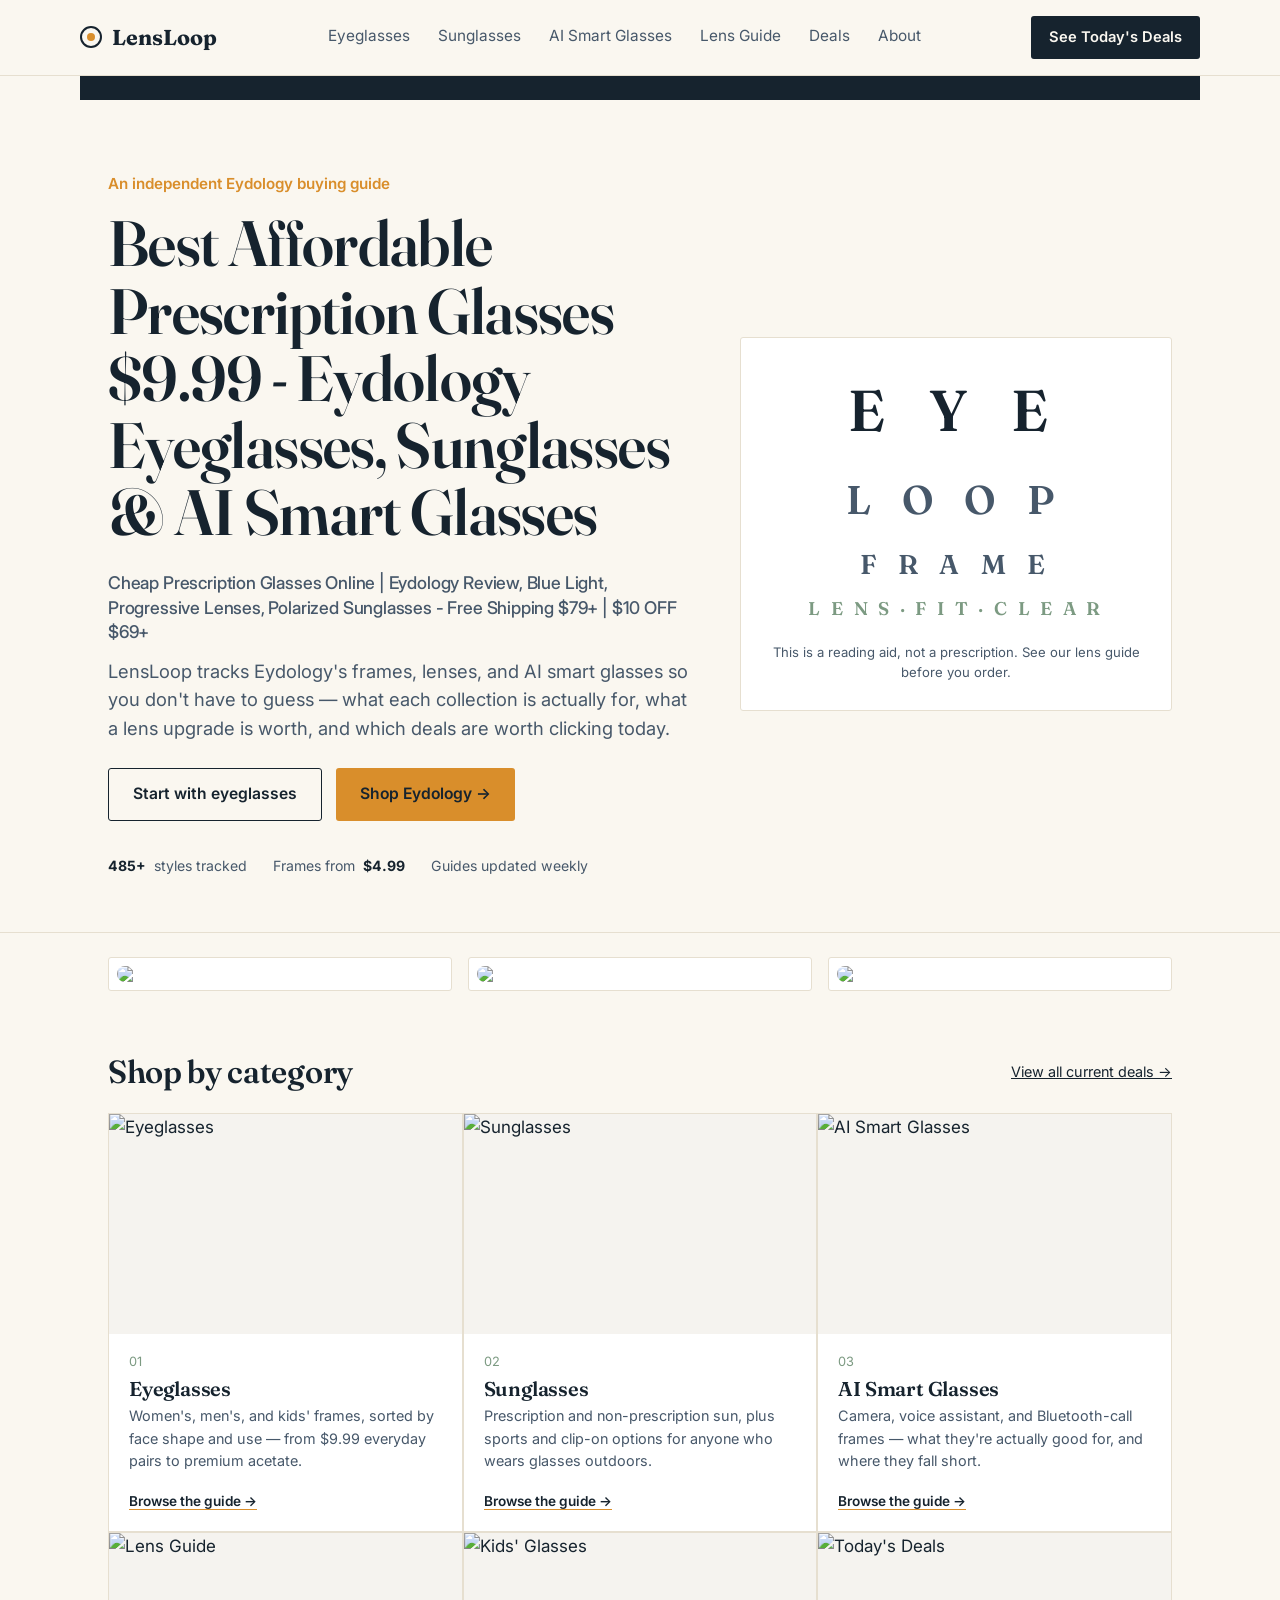
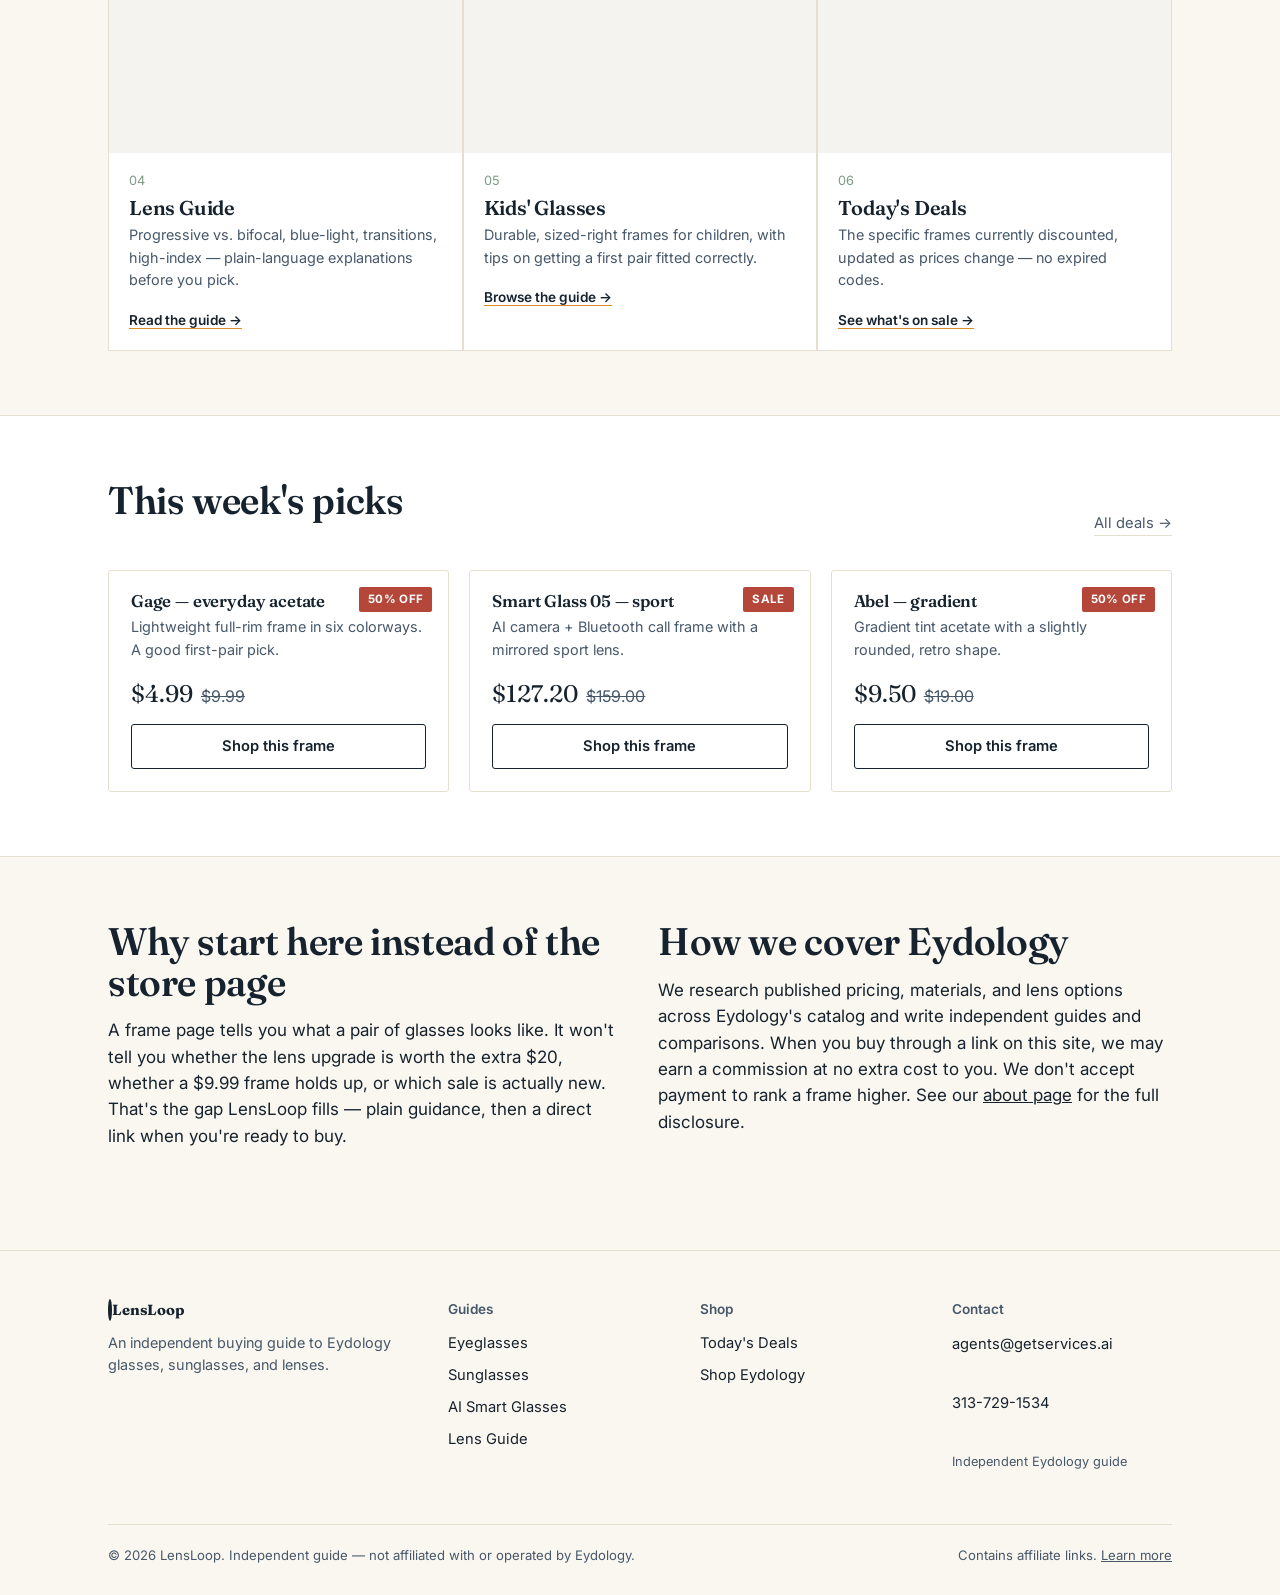
==== index.html @ fe13d2bc "Rename Index (7).html to index.html" ====
<!DOCTYPE html>
<html lang="en">
<head>
<meta charset="UTF-8">
<meta name="viewport" content="width=device-width, initial-scale=1.0">
<title>LensLoop — An Independent Guide to Eydology Glasses & Deals</title>
<meta name="google-site-verification" content="77d0e4245e3633a5" />
<meta name="keywords" content="affordable prescription glasses, cheap eyeglasses, Eydology review, prescription sunglasses, blue light glasses, progressive lenses, smart glasses, Eydology coupon, PD measurement">

<link rel="preconnect" href="https://www.awin1.com">
<link rel="preconnect" href="https://fonts.googleapis.com">
<link rel="preconnect" href="https://fonts.gstatic.com" crossorigin>
<link rel="dns-prefetch" href="https://eydology.com">

<meta name="description" content="An independent buying guide to Eydology's prescription glasses, sunglasses, and AI smart glasses — plus the current deals worth taking.">
<link rel="canonical" href="https://lensloop.site/">
<meta property="og:type" content="website">
<meta property="og:url" content="https://lensloop.site/">
<meta property="og:title" content="LensLoop — An Independent Guide to Eydology Glasses & Deals">
<meta property="og:description" content="An independent buying guide to Eydology's prescription glasses, sunglasses, and AI smart glasses — plus the current deals worth taking.">
<meta name="twitter:card" content="summary">
<meta name="twitter:title" content="LensLoop — An Independent Guide to Eydology Glasses & Deals">
<meta name="twitter:description" content="An independent buying guide to Eydology's prescription glasses, sunglasses, and AI smart glasses — plus the current deals worth taking.">
<style>
/* =========================================================
   LensLoop — design tokens
   Concept: an optometrist's prescription pad crossed with an
   eye chart. Big descending letterforms, thin ruled lines,
   circular "lens" motifs, a chart-red for deals/sale marks.
   ========================================================= */

@import url('https://fonts.googleapis.com/css2?family=Fraunces:opsz,wght@9..144,400;9..144,500;9..144,600;9..144,700&family=Inter:wght@400;500;600;700&display=swap');

:root{
  --ink:        #16232E;   /* near-black navy — primary text */
  --ink-soft:   #47586A;   /* secondary text */
  --paper:      #FAF7F0;   /* warm chart paper */
  --paper-line: #E6DFD0;   /* hairline rule on paper */
  --panel:      #FFFFFF;
  --amber:      #D98E2B;   /* lens-tint accent */
  --amber-soft: #F3DDB2;
  --sage:       #7C9A82;   /* AR-coating green, secondary accent */
  --chart-red:  #B5473A;   /* eye-chart red, used for deals/sale only */
  --radius:     3px;
  --max:        1120px;

  --font-display: 'Fraunces', Georgia, serif;
  --font-body: 'Inter', -apple-system, BlinkMacSystemFont, sans-serif;
}

*{box-sizing:border-box;}
html{scroll-behavior:smooth;}
body{
  margin:0;
  background:var(--paper);
  color:var(--ink);
  font-family:var(--font-body);
  font-size:17px;
  line-height:1.55;
  -webkit-font-smoothing:antialiased;
}
img{max-width:100%;display:block;}
a{color:inherit;}
.wrap{max-width:var(--max);margin:0 auto;padding:0 28px;}

h1,h2,h3{
  font-family:var(--font-display);
  font-weight:600;
  line-height:1.05;
  margin:0 0 .4em;
  letter-spacing:-0.01em;
}
h1{font-size:clamp(2.4rem,5vw,4.2rem); font-variation-settings:'opsz' 144;}
h2{font-size:clamp(1.7rem,3vw,2.5rem); font-variation-settings:'opsz' 60;}
h3{font-size:1.25rem; font-variation-settings:'opsz' 20; font-weight:600;}
p{margin:0 0 1em; max-width:62ch;}
p.lede{font-size:1.15rem; color:var(--ink-soft); max-width:56ch;}

/* ---------- top bar / nav ---------- */
.topbar{border-bottom:1px solid var(--paper-line); background:var(--paper);
  position:sticky; top:0; z-index:20;}
.topbar .row{display:flex; align-items:center; justify-content:space-between;
  padding:16px 0;}
.brand{display:flex; align-items:center; gap:10px; font-family:var(--font-display);
  font-weight:700; font-size:1.35rem; text-decoration:none; color:var(--ink);}
.brand .dot{width:22px;height:22px;border-radius:50%;border:2.5px solid var(--ink);
  position:relative; flex:none;}
.brand .dot::after{content:"";position:absolute;inset:5px;border-radius:50%;background:var(--amber);}
nav.primary{display:flex; gap:28px;}
nav.primary a{text-decoration:none; font-size:.96rem; color:var(--ink-soft);
  border-bottom:2px solid transparent; padding-bottom:2px;}
nav.primary a:hover, nav.primary a.active{color:var(--ink); border-color:var(--amber);}
.nav-cta{background:var(--ink); color:var(--paper); text-decoration:none;
  padding:10px 18px; border-radius:var(--radius); font-size:.92rem; font-weight:600;
  white-space:nowrap;}
.nav-toggle{display:none;}

@media (max-width:820px){
  nav.primary{position:fixed; inset:64px 0 0 0; background:var(--paper);
    flex-direction:column; padding:24px 28px; gap:0; transform:translateX(100%);
    transition:transform .25s ease; overflow:auto;}
  nav.primary.open{transform:translateX(0);}
  nav.primary a{padding:14px 0; border-bottom:1px solid var(--paper-line); font-size:1.05rem;}
  .nav-toggle{display:block; background:none; border:1px solid var(--ink); border-radius:var(--radius);
    padding:8px 12px; font-size:1rem; font-family:var(--font-body);}
}

/* ---------- hero ---------- */
.hero{padding:72px 0 56px; border-bottom:1px solid var(--paper-line); position:relative;}
.hero .eyebrow{font-family:var(--font-body); font-weight:600; color:var(--amber); margin-bottom:14px; font-size:.95rem;}
.hero-grid{display:grid; grid-template-columns:1.15fr .85fr; gap:48px; align-items:center;}
@media (max-width:900px){.hero-grid{grid-template-columns:1fr;}}
.chart{border:1px solid var(--paper-line); background:var(--panel); border-radius:var(--radius);
  padding:28px 24px; font-family:var(--font-display); text-align:center; color:var(--ink);}
.chart .line{letter-spacing:.28em; font-weight:600;}
.chart .l1{font-size:3.6rem; margin-bottom:14px;}
.chart .l2{font-size:2.5rem; margin-bottom:12px; color:var(--ink-soft);}
.chart .l3{font-size:1.7rem; margin-bottom:10px; color:var(--ink-soft);}
.chart .l4{font-size:1.15rem; color:var(--sage); letter-spacing:.18em;}
.chart .cap{margin-top:18px; font-family:var(--font-body); font-size:.82rem; color:var(--ink-soft); letter-spacing:0;}

.btn{display:inline-flex; align-items:center; gap:8px; text-decoration:none;
  font-weight:600; padding:13px 24px; border-radius:var(--radius); font-size:.98rem;}
.btn-primary{background:var(--amber); color:var(--ink);}
.btn-primary:hover{background:#c67f22;}
.btn-outline{border:1.5px solid var(--ink); color:var(--ink); background:transparent;}
.btn-outline:hover{background:var(--ink); color:var(--paper);}
.hero-actions{display:flex; gap:14px; margin-top:26px; flex-wrap:wrap;}
.trust-row{display:flex; gap:26px; margin-top:34px; flex-wrap:wrap; color:var(--ink-soft); font-size:.88rem;}
.trust-row span{display:flex; align-items:center; gap:8px;}
.trust-row b{color:var(--ink);}

/* ---------- section shell ---------- */
section{padding:64px 0;}
section.alt{background:var(--panel); border-top:1px solid var(--paper-line); border-bottom:1px solid var(--paper-line);}
.section-head{display:flex; justify-content:space-between; align-items:flex-end; gap:24px; margin-bottom:34px; flex-wrap:wrap;}
.section-head a.more{font-size:.92rem; text-decoration:none; color:var(--ink-soft); border-bottom:1px solid var(--paper-line);}

/* ---------- category grid ---------- */
.grid{display:grid; grid-template-columns:repeat(3,1fr); gap:1px; background:var(--paper-line);
  border:1px solid var(--paper-line);}
@media (max-width:820px){.grid{grid-template-columns:repeat(2,1fr);}}
@media (max-width:520px){.grid{grid-template-columns:1fr;}}
.cell{background:var(--panel); padding:30px 26px; display:flex; flex-direction:column; gap:10px;}
.cell .num{font-family:var(--font-display); font-size:.85rem; color:var(--sage); letter-spacing:.08em;}
.cell h3{margin-bottom:2px;}
.cell p{font-size:.94rem; color:var(--ink-soft); margin-bottom:4px;}
.cell a.go{font-size:.9rem; font-weight:600; text-decoration:none; color:var(--ink);
  border-bottom:2px solid var(--amber);}

/* ---------- deal cards ---------- */
.deals{display:grid; grid-template-columns:repeat(3,1fr); gap:20px;}
@media (max-width:820px){.deals{grid-template-columns:1fr 1fr;}}
@media (max-width:560px){.deals{grid-template-columns:1fr;}}
.deal{background:var(--panel); border:1px solid var(--paper-line); border-radius:var(--radius);
  padding:22px; position:relative;}
.tag{position:absolute; top:16px; right:16px; background:var(--chart-red); color:#fff;
  font-size:.72rem; font-weight:700; padding:4px 9px; border-radius:2px; letter-spacing:.03em;}
.deal h3{margin-bottom:6px; font-size:1.05rem;}
.deal .price{font-family:var(--font-display); font-size:1.5rem; margin:10px 0;}
.deal .price s{color:var(--ink-soft); font-size:1rem; margin-left:8px; font-family:var(--font-body);}
.deal a.shop{display:block; text-align:center; margin-top:12px; text-decoration:none;
  border:1.5px solid var(--ink); border-radius:var(--radius); padding:10px; font-weight:600; font-size:.92rem;}
.deal a.shop:hover{background:var(--ink); color:var(--paper);}

/* ---------- guide blocks ---------- */
.guide{display:grid; grid-template-columns:.4fr .6fr; gap:40px; padding:36px 0; border-bottom:1px solid var(--paper-line);}
.guide:last-child{border-bottom:none;}
@media (max-width:760px){.guide{grid-template-columns:1fr; gap:14px;}}
.guide .label{font-family:var(--font-display); font-size:1.4rem; color:var(--ink-soft);}
.guide h3{margin-bottom:10px;}
.guide ul{margin:14px 0 0; padding-left:20px; color:var(--ink-soft); font-size:.95rem;}
.guide li{margin-bottom:6px;}

/* ---------- lens circle divider ---------- */
.lens-divider{display:flex; align-items:center; justify-content:center; gap:14px; padding:44px 0 8px; color:var(--paper-line);}
.lens-divider span{width:9px;height:9px;border-radius:50%;background:var(--amber);}
.lens-divider .ring{width:34px;height:34px;border-radius:50%;border:2px solid var(--sage);}

/* ---------- callout / disclosure ---------- */
.callout{background:var(--ink); color:var(--paper); border-radius:var(--radius); padding:40px; }
.callout h2{color:#fff;}
.callout p{color:#C9D2D8; max-width:60ch;}
.disclosure{font-size:.85rem; color:var(--ink-soft); border-top:1px solid var(--paper-line);
  border-bottom:1px solid var(--paper-line); padding:18px 0; margin:40px 0;}

/* ---------- footer ---------- */
footer{border-top:1px solid var(--paper-line); padding:48px 0 30px; margin-top:20px;}
.foot-grid{display:grid; grid-template-columns:1.4fr 1fr 1fr 1fr; gap:32px;}
@media (max-width:760px){.foot-grid{grid-template-columns:1fr 1fr;}}
.foot-grid h4{font-size:.85rem; text-transform:none; color:var(--ink-soft); margin:0 0 12px; font-weight:600;}
.foot-grid a{display:block; text-decoration:none; color:var(--ink); font-size:.92rem; margin-bottom:9px;}
.foot-bottom{margin-top:36px; padding-top:20px; border-top:1px solid var(--paper-line);
  display:flex; justify-content:space-between; flex-wrap:wrap; gap:10px; font-size:.82rem; color:var(--ink-soft);}

/* ---------- misc page header for inner pages ---------- */
.page-head{padding:56px 0 40px; border-bottom:1px solid var(--paper-line);}
.page-head .eyebrow{color:var(--amber); font-weight:600; font-size:.92rem; margin-bottom:10px;}
.breadcrumb{font-size:.85rem; color:var(--ink-soft); margin-bottom:18px;}
.breadcrumb a{text-decoration:none; color:var(--ink-soft); border-bottom:1px solid var(--paper-line);}

.two-col{display:grid; grid-template-columns:1fr 1fr; gap:36px;}
@media (max-width:760px){.two-col{grid-template-columns:1fr;}}

</style>

<script type="application/ld+json">
{"@context":"https://schema.org","@type":"Organization","name":"LensLoop","url":"https://lensloop.site","email":"agents@getservices.ai","telephone":"313-729-1534","address":{"@type":"PostalAddress","streetAddress":"244 Madison Avenue Suite 1666","addressLocality":"New York","postalCode":"10016","addressCountry":"US"}}
</script>
<script type="application/ld+json">
{"@context":"https://schema.org","@type":"WebSite","name":"LensLoop","url":"https://lensloop.site","potentialAction":{"@type":"SearchAction","target":"https://lensloop.site/search?q={search_term_string}","query-input":"required name=search_term_string"}}
</script>


<script type="application/ld+json">
{"@context":"https://schema.org","@type":"FAQPage","mainEntity":[{"@type":"Question","name":"What are the best affordable prescription glasses?","acceptedAnswer":{"@type":"Answer","text":"Eydology offers 407+ frames from $9.99 to $35.99 with free shipping over $79 and 30-day returns. Shop via lensloop.site affiliate banners for $10 OFF $69+. Contact agents@getservices.ai 313-729-1534."}},{"@type":"Question","name":"Does Eydology have free shipping?","acceptedAnswer":{"@type":"Answer","text":"Yes, free standard shipping over $79 via Eydology. $10 OFF orders over $69 via our Awin sponsored links s=4742718, s=4742696, s=4742695."}},{"@type":"Question","name":"How to contact LensLoop?","acceptedAnswer":{"@type":"Answer","text":"Email agents@getservices.ai or call 313-729-1534. Independent buying guide for Eydology glasses."}}]}
</script>

</head>
<body>

<header class="topbar">
  <div class="wrap row">
    <a href="index.html" class="brand"><span class="dot"></span>LensLoop</a>
    <nav class="primary">
      <a href="eyeglasses.html">Eyeglasses</a>
      <a href="sunglasses.html">Sunglasses</a>
      <a href="smart-glasses.html">AI Smart Glasses</a>
      <a href="lens-guide.html">Lens Guide</a>
      <a href="deals.html">Deals</a>
      <a href="about.html">About</a>
    </nav>
    <div style="display:flex; align-items:center; gap:12px;">
      <a href="deals.html" class="nav-cta">See Today's Deals</a>
      <button class="nav-toggle" aria-label="Open menu" aria-expanded="false">Menu</button>
    </div>
  </div>
</header>
<div class="wrap" style="padding:12px 28px;background:var(--ink);color:var(--paper);font-size:.85rem;display:flex;justify-content:space-between;flex-wrap:wrap;gap:8px;"></div>

<section class="hero">
  <div class="wrap hero-grid">
    <div>
      <div class="eyebrow">An independent Eydology buying guide</div>
      <h1>Best Affordable Prescription Glasses $9.99 - Eydology Eyeglasses, Sunglasses & AI Smart Glasses</h1>
      <h2 style="font-size:1.1rem;color:var(--ink-soft);font-family:var(--font-body);font-weight:500;line-height:1.4;max-width:62ch;margin-bottom:12px;">Cheap Prescription Glasses Online | Eydology Review, Blue Light, Progressive Lenses, Polarized Sunglasses - Free Shipping $79+ | $10 OFF $69+</h2><p class="lede">LensLoop tracks Eydology's frames, lenses, and AI smart glasses so you don't have to guess — what each collection is actually for, what a lens upgrade is worth, and which deals are worth clicking today.</p>
      <div class="hero-actions">
        <a href="eyeglasses.html" class="btn btn-outline">Start with eyeglasses</a>
        <a data-aff href="#" class="btn btn-primary">Shop Eydology →</a>
      </div>
      <div class="trust-row">
        <span><b>485+</b> styles tracked</span>
        <span>Frames from <b>$4.99</b></span>
        <span>Guides updated weekly</span>
      </div>
    </div>
    <div class="chart" aria-hidden="true">
      <div class="line l1">E Y E</div>
      <div class="line l2">L O O P</div>
      <div class="line l3">F R A M E</div>
      <div class="line l4">L E N S · F I T · C L E A R</div>
      <div class="cap">This is a reading aid, not a prescription. See our lens guide before you order.</div>
    </div>
  </div>
</section>


<div class="wrap" style="margin-top:24px;display:grid;grid-template-columns:repeat(auto-fit,minmax(300px,1fr));gap:16px;">
  <div style="border:1px solid var(--paper-line);padding:8px;border-radius:var(--radius);background:var(--panel);text-align:center;"><!-- START ADVERTISER: Eydology from awin.com --><a target="_blank" rel="sponsored" href="https://www.awin1.com/cread.php?s=4742718&v=124966&q=601646&r=3067297"><img loading="lazy" decoding="async" src="https://www.awin1.com/cshow.php?s=4742718&v=124966&q=601646&r=3067297" border="0" style="max-width:100%;height:auto;border-radius:8px;"></a><!-- END ADVERTISER: Eydology from awin.com --></div>
  <div style="border:1px solid var(--paper-line);padding:8px;border-radius:var(--radius);background:var(--panel);text-align:center;"><!-- START ADVERTISER: Eydology from awin.com --><a target="_blank" rel="sponsored" href="https://www.awin1.com/cread.php?s=4742696&v=124966&q=601645&r=3067297"><img loading="lazy" decoding="async" src="https://www.awin1.com/cshow.php?s=4742696&v=124966&q=601645&r=3067297" border="0" style="max-width:100%;height:auto;border-radius:8px;"></a><!-- END ADVERTISER: Eydology from awin.com --></div>
  <div style="border:1px solid var(--paper-line);padding:8px;border-radius:var(--radius);background:var(--panel);text-align:center;"><!-- START ADVERTISER: Eydology from awin.com --><a target="_blank" rel="sponsored" href="https://www.awin1.com/cread.php?s=4742695&v=124966&q=601644&r=3067297"><img loading="lazy" decoding="async" src="https://www.awin1.com/cshow.php?s=4742695&v=124966&q=601644&r=3067297" border="0" style="max-width:100%;height:auto;border-radius:8px;"></a><!-- END ADVERTISER: Eydology from awin.com --></div>
</div>

<section><div class="wrap"><div style="display:flex;justify-content:space-between;align-items:center;flex-wrap:wrap;gap:12px;margin-bottom:24px;"><h2 style="font-family:var(--font-display);font-size:2rem;margin:0;">Shop by category</h2><a href="https://www.awin1.com/cread.php?s=4742718&v=124966&q=601646&r=3067297" rel="sponsored noopener nofollow" target="_blank" style="font-size:.9rem;text-decoration:underline;">View all current deals →</a></div><div style="display:grid;grid-template-columns:repeat(auto-fit,minmax(300px,1fr));gap:0;"><a href="https://www.awin1.com/cread.php?s=4742718&v=124966&q=601646&r=3067297" rel="sponsored noopener nofollow" target="_blank" style="display:block;text-decoration:none;color:inherit;border:1px solid var(--paper-line);background:var(--panel);overflow:hidden;"><div style="aspect-ratio:16/10;overflow:hidden;background:#f5f3ef;"><img src="https://images.unsplash.com/photo-1574258495973-f010dfbb5371?w=600" alt="Eyeglasses" loading="lazy" decoding="async" style="width:100%;height:100%;object-fit:cover;"></div><div style="padding:18px 20px;"><div style="font-size:.8rem;color:#7C9A82;">01</div><h3 style="margin:6px 0;">Eyeglasses</h3><p style="font-size:.9rem;color:var(--ink-soft);">Women's, men's, and kids' frames, sorted by face shape and use — from $9.99 everyday pairs to premium acetate.</p><span style="font-size:.85rem;font-weight:600;border-bottom:1.5px solid #D98E2B;">Browse the guide →</span></div></a>
<a href="https://www.awin1.com/cread.php?s=4742696&v=124966&q=601645&r=3067297" rel="sponsored noopener nofollow" target="_blank" style="display:block;text-decoration:none;color:inherit;border:1px solid var(--paper-line);background:var(--panel);overflow:hidden;"><div style="aspect-ratio:16/10;overflow:hidden;background:#f5f3ef;"><img src="https://images.unsplash.com/photo-1511499767150-a48a237f0083?w=600" alt="Sunglasses" loading="lazy" decoding="async" style="width:100%;height:100%;object-fit:cover;"></div><div style="padding:18px 20px;"><div style="font-size:.8rem;color:#7C9A82;">02</div><h3 style="margin:6px 0;">Sunglasses</h3><p style="font-size:.9rem;color:var(--ink-soft);">Prescription and non-prescription sun, plus sports and clip-on options for anyone who wears glasses outdoors.</p><span style="font-size:.85rem;font-weight:600;border-bottom:1.5px solid #D98E2B;">Browse the guide →</span></div></a>
<a href="https://www.awin1.com/cread.php?s=4742695&v=124966&q=601644&r=3067297" rel="sponsored noopener nofollow" target="_blank" style="display:block;text-decoration:none;color:inherit;border:1px solid var(--paper-line);background:var(--panel);overflow:hidden;"><div style="aspect-ratio:16/10;overflow:hidden;background:#f5f3ef;"><img src="https://images.unsplash.com/photo-1591076482161-42ce6da69f67?w=600" alt="AI Smart Glasses" loading="lazy" decoding="async" style="width:100%;height:100%;object-fit:cover;"></div><div style="padding:18px 20px;"><div style="font-size:.8rem;color:#7C9A82;">03</div><h3 style="margin:6px 0;">AI Smart Glasses</h3><p style="font-size:.9rem;color:var(--ink-soft);">Camera, voice assistant, and Bluetooth-call frames — what they're actually good for, and where they fall short.</p><span style="font-size:.85rem;font-weight:600;border-bottom:1.5px solid #D98E2B;">Browse the guide →</span></div></a>
<a href="https://www.awin1.com/cread.php?s=4742718&v=124966&q=601646&r=3067297" rel="sponsored noopener nofollow" target="_blank" style="display:block;text-decoration:none;color:inherit;border:1px solid var(--paper-line);background:var(--panel);overflow:hidden;"><div style="aspect-ratio:16/10;overflow:hidden;background:#f5f3ef;"><img src="https://images.unsplash.com/photo-1582142306909-195724d33ffc?w=600" alt="Lens Guide" loading="lazy" decoding="async" style="width:100%;height:100%;object-fit:cover;"></div><div style="padding:18px 20px;"><div style="font-size:.8rem;color:#7C9A82;">04</div><h3 style="margin:6px 0;">Lens Guide</h3><p style="font-size:.9rem;color:var(--ink-soft);">Progressive vs. bifocal, blue-light, transitions, high-index — plain-language explanations before you pick.</p><span style="font-size:.85rem;font-weight:600;border-bottom:1.5px solid #D98E2B;">Read the guide →</span></div></a>
<a href="https://www.awin1.com/cread.php?s=4742696&v=124966&q=601645&r=3067297" rel="sponsored noopener nofollow" target="_blank" style="display:block;text-decoration:none;color:inherit;border:1px solid var(--paper-line);background:var(--panel);overflow:hidden;"><div style="aspect-ratio:16/10;overflow:hidden;background:#f5f3ef;"><img src="https://images.unsplash.com/photo-1596462502278-27bfdc403348?w=600" alt="Kids' Glasses" loading="lazy" decoding="async" style="width:100%;height:100%;object-fit:cover;"></div><div style="padding:18px 20px;"><div style="font-size:.8rem;color:#7C9A82;">05</div><h3 style="margin:6px 0;">Kids' Glasses</h3><p style="font-size:.9rem;color:var(--ink-soft);">Durable, sized-right frames for children, with tips on getting a first pair fitted correctly.</p><span style="font-size:.85rem;font-weight:600;border-bottom:1.5px solid #D98E2B;">Browse the guide →</span></div></a>
<a href="https://www.awin1.com/cread.php?s=4742695&v=124966&q=601644&r=3067297" rel="sponsored noopener nofollow" target="_blank" style="display:block;text-decoration:none;color:inherit;border:1px solid var(--paper-line);background:var(--panel);overflow:hidden;"><div style="aspect-ratio:16/10;overflow:hidden;background:#f5f3ef;"><img src="https://images.unsplash.com/photo-1508296695146-257a814070b4?w=600" alt="Today's Deals" loading="lazy" decoding="async" style="width:100%;height:100%;object-fit:cover;"></div><div style="padding:18px 20px;"><div style="font-size:.8rem;color:#7C9A82;">06</div><h3 style="margin:6px 0;">Today's Deals</h3><p style="font-size:.9rem;color:var(--ink-soft);">The specific frames currently discounted, updated as prices change — no expired codes.</p><span style="font-size:.85rem;font-weight:600;border-bottom:1.5px solid #D98E2B;">See what's on sale →</span></div></a>
</div></div></section>

<section class="alt">
  <div class="wrap">
    <div class="section-head">
      <h2>This week's picks</h2>
      <a href="deals.html" class="more">All deals →</a>
    </div>
    <div class="deals">
      <div class="deal">
        <span class="tag">50% OFF</span>
        <h3>Gage — everyday acetate</h3>
        <p style="font-size:.9rem;color:var(--ink-soft);">Lightweight full-rim frame in six colorways. A good first-pair pick.</p>
        <div class="price">$4.99<s>$9.99</s></div>
        <a data-aff href="#" class="shop">Shop this frame</a>
      </div>
      <div class="deal">
        <span class="tag">SALE</span>
        <h3>Smart Glass 05 — sport</h3>
        <p style="font-size:.9rem;color:var(--ink-soft);">AI camera + Bluetooth call frame with a mirrored sport lens.</p>
        <div class="price">$127.20<s>$159.00</s></div>
        <a data-aff href="#" class="shop">Shop this frame</a>
      </div>
      <div class="deal">
        <span class="tag">50% OFF</span>
        <h3>Abel — gradient</h3>
        <p style="font-size:.9rem;color:var(--ink-soft);">Gradient tint acetate with a slightly rounded, retro shape.</p>
        <div class="price">$9.50<s>$19.00</s></div>
        <a data-aff href="#" class="shop">Shop this frame</a>
      </div>
    </div>
  </div>
</section>

<section>
  <div class="wrap two-col">
    <div>
      <h2>Why start here instead of the store page</h2>
      <p>A frame page tells you what a pair of glasses looks like. It won't tell you whether the lens upgrade is worth the extra $20, whether a $9.99 frame holds up, or which sale is actually new. That's the gap LensLoop fills — plain guidance, then a direct link when you're ready to buy.</p>
    </div>
    <div>
      <h2>How we cover Eydology</h2>
      <p>We research published pricing, materials, and lens options across Eydology's catalog and write independent guides and comparisons. When you buy through a link on this site, we may earn a commission at no extra cost to you. We don't accept payment to rank a frame higher. See our <a href="about.html" style="text-decoration:underline;">about page</a> for the full disclosure.</p>
    </div>
  </div>
</section>

<footer>
  <div class="wrap">
    <div class="foot-grid">
      <div>
        <a href="index.html" class="brand" style="margin-bottom:10px;"><span class="dot"></span>LensLoop</a>
        <p style="color:var(--ink-soft); font-size:.9rem;">An independent buying guide to Eydology glasses, sunglasses, and lenses.</p>
      </div>
      <div>
        <h4>Guides</h4>
        <a href="eyeglasses.html">Eyeglasses</a>
        <a href="sunglasses.html">Sunglasses</a>
        <a href="smart-glasses.html">AI Smart Glasses</a>
        <a href="lens-guide.html">Lens Guide</a>
      </div>
      <div>
        <h4>Shop</h4>
        <a href="deals.html">Today's Deals</a>
        <a data-aff href="#">Shop Eydology</a>
      </div>
      <div><h4>Contact</h4><p style="font-size:.9rem;color:var(--ink-soft);line-height:1.7;"><a href="mailto:agents@getservices.ai" style="color:var(--ink);text-decoration:none;">agents@getservices.ai</a><br><a href="tel:+13137291534" style="color:var(--ink);text-decoration:none;">313-729-1534</a><br><span style="font-size:.8rem;">Independent Eydology guide</span></p></div></div>
    <div class="foot-bottom">
      <span>© 2026 LensLoop. Independent guide — not affiliated with or operated by Eydology.</span>
      <span>Contains affiliate links. <a href="about.html" style="text-decoration:underline;">Learn more</a></span>
    </div>
  </div>
</footer>

<script>
/* =========================================================
   EDIT THIS ONE LINE once you have your real Eydology
   affiliate/tracking link (from Awin, Impact, or whatever
   network Eydology approves you on). Every "Shop Eydology"
   button on every page reads from here, so you only ever
   update it in this one spot.
   ========================================================= */

const AFFILIATE_LINK = "https://www.awin1.com/cread.php?awinmid=124966&awinaffid=3067297";
const BANNERS = [
  "https://www.awin1.com/cread.php?s=4742718&v=124966&q=601646&r=3067297",
  "https://www.awin1.com/cread.php?s=4742696&v=124966&q=601645&r=3067297",
  "https://www.awin1.com/cread.php?s=4742695&v=124966&q=601644&r=3067297"
];
const CONTACT_EMAIL = "agents@getservices.ai";
const CONTACT_PHONE = "313-729-1534";


document.addEventListener("DOMContentLoaded", () => {
  document.querySelectorAll("[data-aff]").forEach(el => {
    el.setAttribute("href", AFFILIATE_LINK);
    el.setAttribute("target", "_blank");
    el.setAttribute("rel", "noopener sponsored");
  });

  const toggle = document.querySelector(".nav-toggle");
  const nav = document.querySelector("nav.primary");
  if (toggle && nav) {
    toggle.addEventListener("click", () => {
      nav.classList.toggle("open");
      toggle.textContent = nav.classList.contains("open") ? "Close" : "Menu";
    });
  }
});

</script>

<script>
// Production: Force all affiliate/external links to be sponsored
document.addEventListener('DOMContentLoaded', function(){
  document.querySelectorAll('a[href*="awin1.com"], a[data-aff]').forEach(function(el){
    el.setAttribute('rel','sponsored noopener nofollow');
    el.setAttribute('target','_blank');
    if(el.getAttribute('href')==='#' || el.getAttribute('href')===''){
      el.setAttribute('href', AFFILIATE_LINK || 'https://www.awin1.com/cread.php?awinmid=124966&awinaffid=3067297');
    }
  });
  // Lazy loading fallback
  if('loading' in HTMLImageElement.prototype){
    document.querySelectorAll('img[loading="lazy"]').forEach(function(img){ img.decoding='async'; });
  }
});
</script>

</body>
</html>
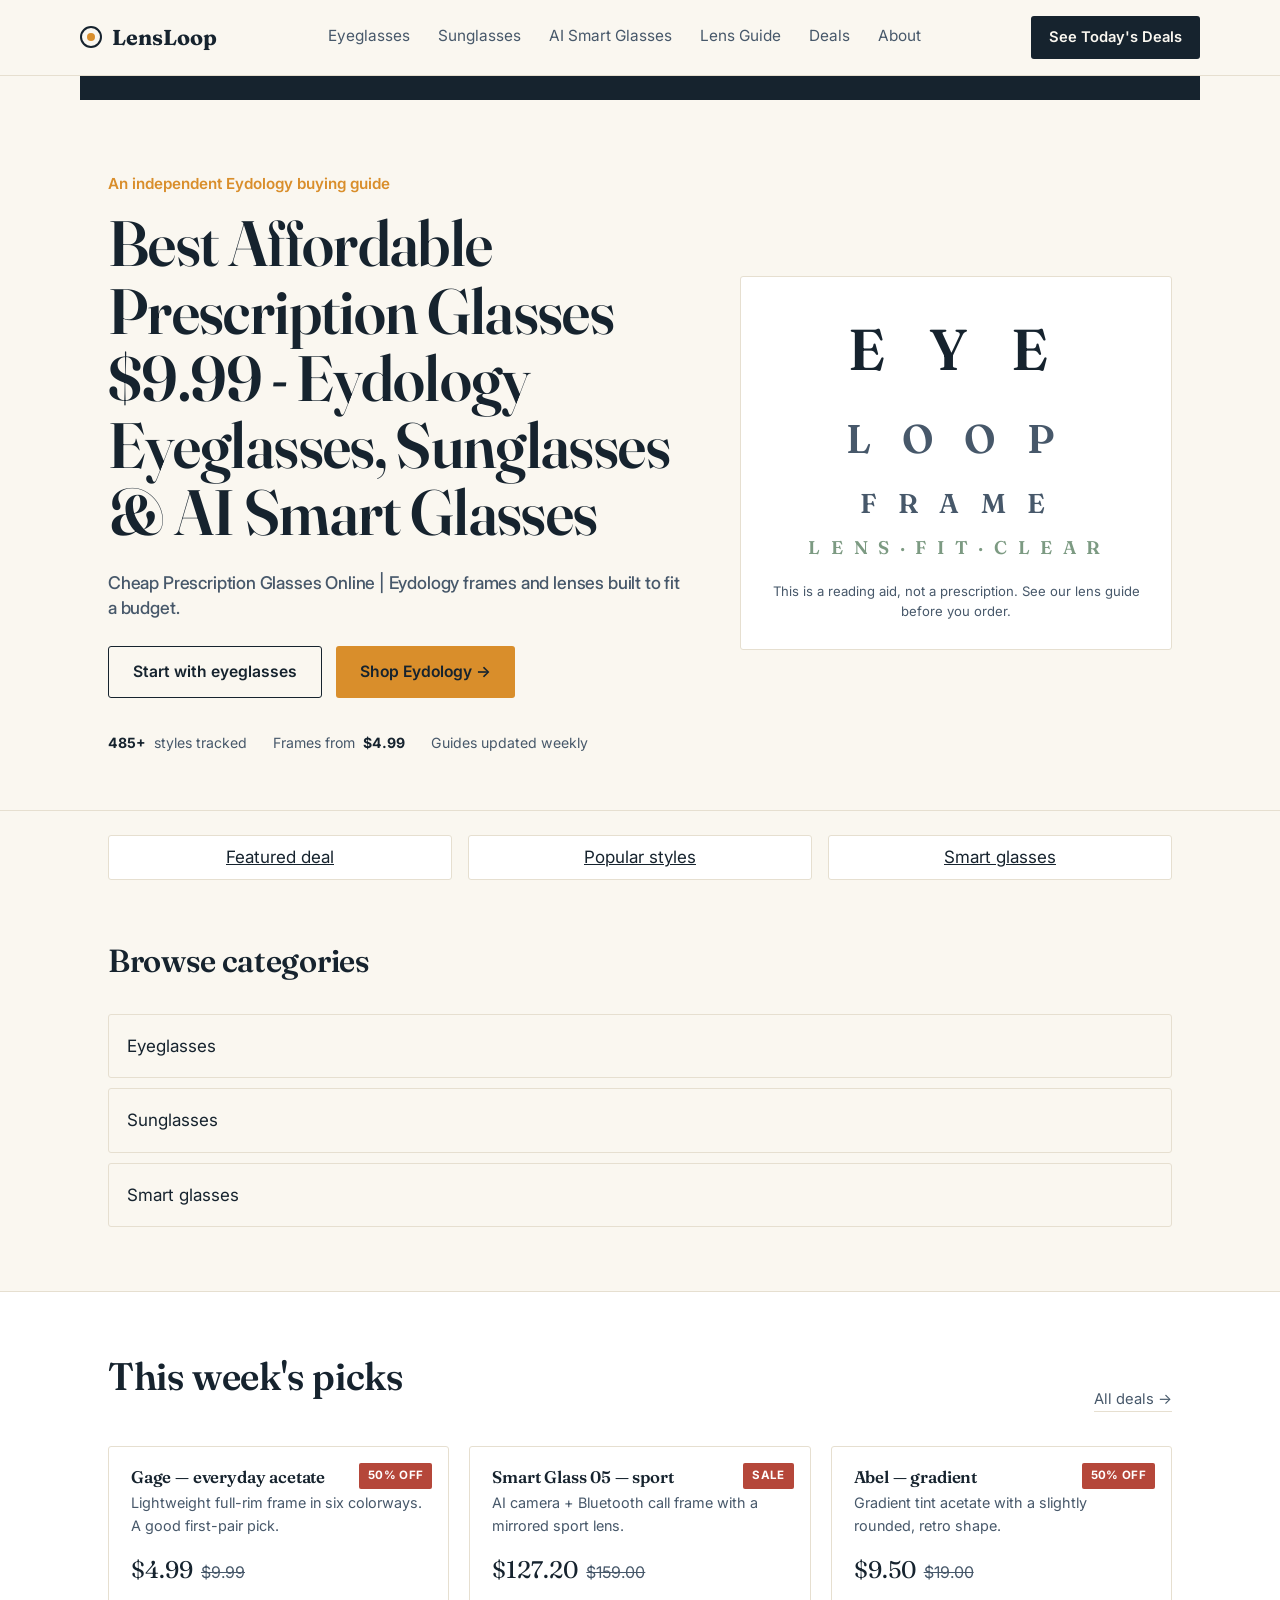
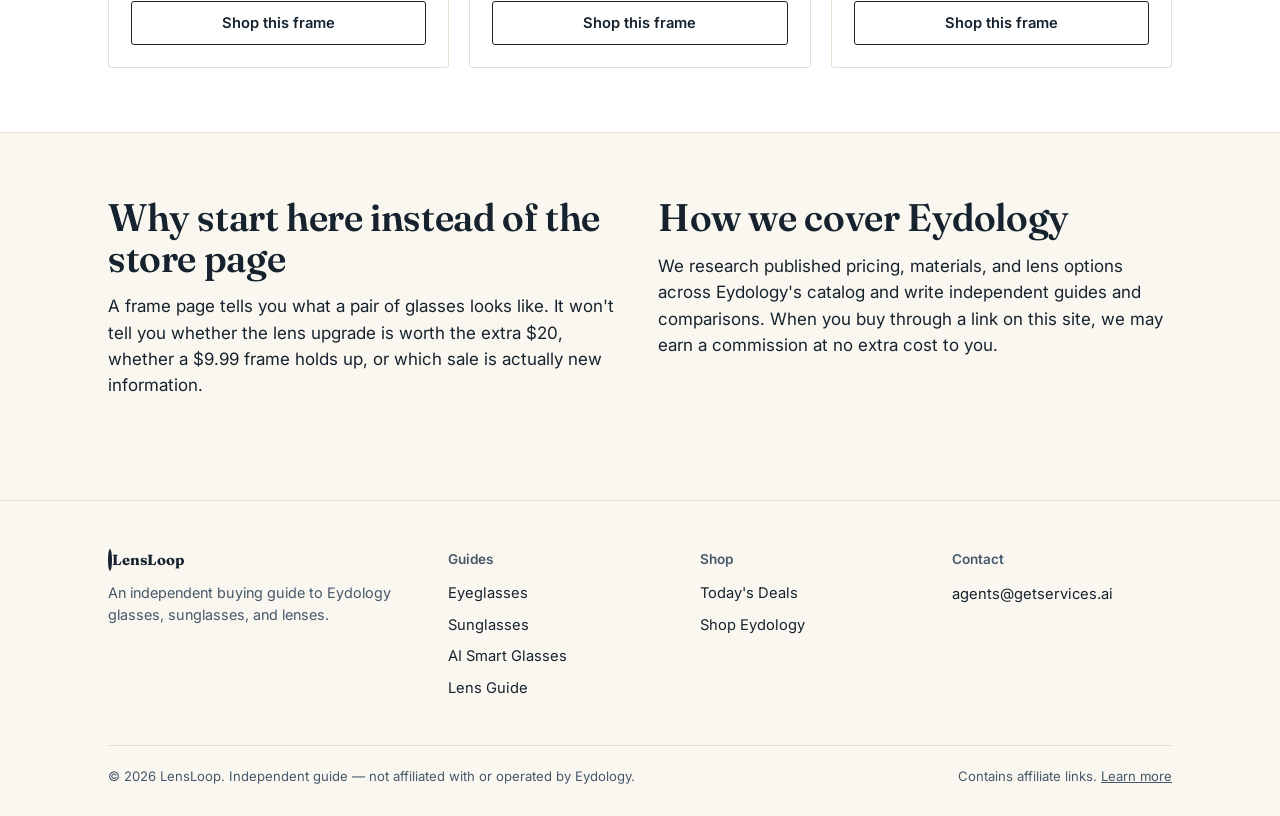
==== commit 66961823: "Improve static site performance by moving shared CSS/JS to cacheable files and reducing duplicate in" ====
--- a/index.html
+++ b/index.html
@@ -5,13 +5,11 @@
 <meta name="viewport" content="width=device-width, initial-scale=1.0">
 <title>LensLoop — An Independent Guide to Eydology Glasses & Deals</title>
 <meta name="google-site-verification" content="77d0e4245e3633a5" />
-<meta name="keywords" content="affordable prescription glasses, cheap eyeglasses, Eydology review, prescription sunglasses, blue light glasses, progressive lenses, smart glasses, Eydology coupon, PD measurement">
-
+<meta name="keywords" content="affordable prescription glasses, cheap eyeglasses, Eydology review, prescription sunglasses, blue light glasses, progressive lenses, smart glasses, Eydology coupon, prescription glasses, cheap glasses" />
 <link rel="preconnect" href="https://www.awin1.com">
 <link rel="preconnect" href="https://fonts.googleapis.com">
 <link rel="preconnect" href="https://fonts.gstatic.com" crossorigin>
 <link rel="dns-prefetch" href="https://eydology.com">
-
 <meta name="description" content="An independent buying guide to Eydology's prescription glasses, sunglasses, and AI smart glasses — plus the current deals worth taking.">
 <link rel="canonical" href="https://lensloop.site/">
 <meta property="og:type" content="website">
@@ -21,204 +19,19 @@
 <meta name="twitter:card" content="summary">
 <meta name="twitter:title" content="LensLoop — An Independent Guide to Eydology Glasses & Deals">
 <meta name="twitter:description" content="An independent buying guide to Eydology's prescription glasses, sunglasses, and AI smart glasses — plus the current deals worth taking.">
-<style>
-/* =========================================================
-   LensLoop — design tokens
-   Concept: an optometrist's prescription pad crossed with an
-   eye chart. Big descending letterforms, thin ruled lines,
-   circular "lens" motifs, a chart-red for deals/sale marks.
-   ========================================================= */
-
-@import url('https://fonts.googleapis.com/css2?family=Fraunces:opsz,wght@9..144,400;9..144,500;9..144,600;9..144,700&family=Inter:wght@400;500;600;700&display=swap');
-
-:root{
-  --ink:        #16232E;   /* near-black navy — primary text */
-  --ink-soft:   #47586A;   /* secondary text */
-  --paper:      #FAF7F0;   /* warm chart paper */
-  --paper-line: #E6DFD0;   /* hairline rule on paper */
-  --panel:      #FFFFFF;
-  --amber:      #D98E2B;   /* lens-tint accent */
-  --amber-soft: #F3DDB2;
-  --sage:       #7C9A82;   /* AR-coating green, secondary accent */
-  --chart-red:  #B5473A;   /* eye-chart red, used for deals/sale only */
-  --radius:     3px;
-  --max:        1120px;
-
-  --font-display: 'Fraunces', Georgia, serif;
-  --font-body: 'Inter', -apple-system, BlinkMacSystemFont, sans-serif;
-}
-
-*{box-sizing:border-box;}
-html{scroll-behavior:smooth;}
-body{
-  margin:0;
-  background:var(--paper);
-  color:var(--ink);
-  font-family:var(--font-body);
-  font-size:17px;
-  line-height:1.55;
-  -webkit-font-smoothing:antialiased;
-}
-img{max-width:100%;display:block;}
-a{color:inherit;}
-.wrap{max-width:var(--max);margin:0 auto;padding:0 28px;}
-
-h1,h2,h3{
-  font-family:var(--font-display);
-  font-weight:600;
-  line-height:1.05;
-  margin:0 0 .4em;
-  letter-spacing:-0.01em;
-}
-h1{font-size:clamp(2.4rem,5vw,4.2rem); font-variation-settings:'opsz' 144;}
-h2{font-size:clamp(1.7rem,3vw,2.5rem); font-variation-settings:'opsz' 60;}
-h3{font-size:1.25rem; font-variation-settings:'opsz' 20; font-weight:600;}
-p{margin:0 0 1em; max-width:62ch;}
-p.lede{font-size:1.15rem; color:var(--ink-soft); max-width:56ch;}
-
-/* ---------- top bar / nav ---------- */
-.topbar{border-bottom:1px solid var(--paper-line); background:var(--paper);
-  position:sticky; top:0; z-index:20;}
-.topbar .row{display:flex; align-items:center; justify-content:space-between;
-  padding:16px 0;}
-.brand{display:flex; align-items:center; gap:10px; font-family:var(--font-display);
-  font-weight:700; font-size:1.35rem; text-decoration:none; color:var(--ink);}
-.brand .dot{width:22px;height:22px;border-radius:50%;border:2.5px solid var(--ink);
-  position:relative; flex:none;}
-.brand .dot::after{content:"";position:absolute;inset:5px;border-radius:50%;background:var(--amber);}
-nav.primary{display:flex; gap:28px;}
-nav.primary a{text-decoration:none; font-size:.96rem; color:var(--ink-soft);
-  border-bottom:2px solid transparent; padding-bottom:2px;}
-nav.primary a:hover, nav.primary a.active{color:var(--ink); border-color:var(--amber);}
-.nav-cta{background:var(--ink); color:var(--paper); text-decoration:none;
-  padding:10px 18px; border-radius:var(--radius); font-size:.92rem; font-weight:600;
-  white-space:nowrap;}
-.nav-toggle{display:none;}
-
-@media (max-width:820px){
-  nav.primary{position:fixed; inset:64px 0 0 0; background:var(--paper);
-    flex-direction:column; padding:24px 28px; gap:0; transform:translateX(100%);
-    transition:transform .25s ease; overflow:auto;}
-  nav.primary.open{transform:translateX(0);}
-  nav.primary a{padding:14px 0; border-bottom:1px solid var(--paper-line); font-size:1.05rem;}
-  .nav-toggle{display:block; background:none; border:1px solid var(--ink); border-radius:var(--radius);
-    padding:8px 12px; font-size:1rem; font-family:var(--font-body);}
-}
-
-/* ---------- hero ---------- */
-.hero{padding:72px 0 56px; border-bottom:1px solid var(--paper-line); position:relative;}
-.hero .eyebrow{font-family:var(--font-body); font-weight:600; color:var(--amber); margin-bottom:14px; font-size:.95rem;}
-.hero-grid{display:grid; grid-template-columns:1.15fr .85fr; gap:48px; align-items:center;}
-@media (max-width:900px){.hero-grid{grid-template-columns:1fr;}}
-.chart{border:1px solid var(--paper-line); background:var(--panel); border-radius:var(--radius);
-  padding:28px 24px; font-family:var(--font-display); text-align:center; color:var(--ink);}
-.chart .line{letter-spacing:.28em; font-weight:600;}
-.chart .l1{font-size:3.6rem; margin-bottom:14px;}
-.chart .l2{font-size:2.5rem; margin-bottom:12px; color:var(--ink-soft);}
-.chart .l3{font-size:1.7rem; margin-bottom:10px; color:var(--ink-soft);}
-.chart .l4{font-size:1.15rem; color:var(--sage); letter-spacing:.18em;}
-.chart .cap{margin-top:18px; font-family:var(--font-body); font-size:.82rem; color:var(--ink-soft); letter-spacing:0;}
-
-.btn{display:inline-flex; align-items:center; gap:8px; text-decoration:none;
-  font-weight:600; padding:13px 24px; border-radius:var(--radius); font-size:.98rem;}
-.btn-primary{background:var(--amber); color:var(--ink);}
-.btn-primary:hover{background:#c67f22;}
-.btn-outline{border:1.5px solid var(--ink); color:var(--ink); background:transparent;}
-.btn-outline:hover{background:var(--ink); color:var(--paper);}
-.hero-actions{display:flex; gap:14px; margin-top:26px; flex-wrap:wrap;}
-.trust-row{display:flex; gap:26px; margin-top:34px; flex-wrap:wrap; color:var(--ink-soft); font-size:.88rem;}
-.trust-row span{display:flex; align-items:center; gap:8px;}
-.trust-row b{color:var(--ink);}
-
-/* ---------- section shell ---------- */
-section{padding:64px 0;}
-section.alt{background:var(--panel); border-top:1px solid var(--paper-line); border-bottom:1px solid var(--paper-line);}
-.section-head{display:flex; justify-content:space-between; align-items:flex-end; gap:24px; margin-bottom:34px; flex-wrap:wrap;}
-.section-head a.more{font-size:.92rem; text-decoration:none; color:var(--ink-soft); border-bottom:1px solid var(--paper-line);}
-
-/* ---------- category grid ---------- */
-.grid{display:grid; grid-template-columns:repeat(3,1fr); gap:1px; background:var(--paper-line);
-  border:1px solid var(--paper-line);}
-@media (max-width:820px){.grid{grid-template-columns:repeat(2,1fr);}}
-@media (max-width:520px){.grid{grid-template-columns:1fr;}}
-.cell{background:var(--panel); padding:30px 26px; display:flex; flex-direction:column; gap:10px;}
-.cell .num{font-family:var(--font-display); font-size:.85rem; color:var(--sage); letter-spacing:.08em;}
-.cell h3{margin-bottom:2px;}
-.cell p{font-size:.94rem; color:var(--ink-soft); margin-bottom:4px;}
-.cell a.go{font-size:.9rem; font-weight:600; text-decoration:none; color:var(--ink);
-  border-bottom:2px solid var(--amber);}
-
-/* ---------- deal cards ---------- */
-.deals{display:grid; grid-template-columns:repeat(3,1fr); gap:20px;}
-@media (max-width:820px){.deals{grid-template-columns:1fr 1fr;}}
-@media (max-width:560px){.deals{grid-template-columns:1fr;}}
-.deal{background:var(--panel); border:1px solid var(--paper-line); border-radius:var(--radius);
-  padding:22px; position:relative;}
-.tag{position:absolute; top:16px; right:16px; background:var(--chart-red); color:#fff;
-  font-size:.72rem; font-weight:700; padding:4px 9px; border-radius:2px; letter-spacing:.03em;}
-.deal h3{margin-bottom:6px; font-size:1.05rem;}
-.deal .price{font-family:var(--font-display); font-size:1.5rem; margin:10px 0;}
-.deal .price s{color:var(--ink-soft); font-size:1rem; margin-left:8px; font-family:var(--font-body);}
-.deal a.shop{display:block; text-align:center; margin-top:12px; text-decoration:none;
-  border:1.5px solid var(--ink); border-radius:var(--radius); padding:10px; font-weight:600; font-size:.92rem;}
-.deal a.shop:hover{background:var(--ink); color:var(--paper);}
-
-/* ---------- guide blocks ---------- */
-.guide{display:grid; grid-template-columns:.4fr .6fr; gap:40px; padding:36px 0; border-bottom:1px solid var(--paper-line);}
-.guide:last-child{border-bottom:none;}
-@media (max-width:760px){.guide{grid-template-columns:1fr; gap:14px;}}
-.guide .label{font-family:var(--font-display); font-size:1.4rem; color:var(--ink-soft);}
-.guide h3{margin-bottom:10px;}
-.guide ul{margin:14px 0 0; padding-left:20px; color:var(--ink-soft); font-size:.95rem;}
-.guide li{margin-bottom:6px;}
-
-/* ---------- lens circle divider ---------- */
-.lens-divider{display:flex; align-items:center; justify-content:center; gap:14px; padding:44px 0 8px; color:var(--paper-line);}
-.lens-divider span{width:9px;height:9px;border-radius:50%;background:var(--amber);}
-.lens-divider .ring{width:34px;height:34px;border-radius:50%;border:2px solid var(--sage);}
-
-/* ---------- callout / disclosure ---------- */
-.callout{background:var(--ink); color:var(--paper); border-radius:var(--radius); padding:40px; }
-.callout h2{color:#fff;}
-.callout p{color:#C9D2D8; max-width:60ch;}
-.disclosure{font-size:.85rem; color:var(--ink-soft); border-top:1px solid var(--paper-line);
-  border-bottom:1px solid var(--paper-line); padding:18px 0; margin:40px 0;}
-
-/* ---------- footer ---------- */
-footer{border-top:1px solid var(--paper-line); padding:48px 0 30px; margin-top:20px;}
-.foot-grid{display:grid; grid-template-columns:1.4fr 1fr 1fr 1fr; gap:32px;}
-@media (max-width:760px){.foot-grid{grid-template-columns:1fr 1fr;}}
-.foot-grid h4{font-size:.85rem; text-transform:none; color:var(--ink-soft); margin:0 0 12px; font-weight:600;}
-.foot-grid a{display:block; text-decoration:none; color:var(--ink); font-size:.92rem; margin-bottom:9px;}
-.foot-bottom{margin-top:36px; padding-top:20px; border-top:1px solid var(--paper-line);
-  display:flex; justify-content:space-between; flex-wrap:wrap; gap:10px; font-size:.82rem; color:var(--ink-soft);}
-
-/* ---------- misc page header for inner pages ---------- */
-.page-head{padding:56px 0 40px; border-bottom:1px solid var(--paper-line);}
-.page-head .eyebrow{color:var(--amber); font-weight:600; font-size:.92rem; margin-bottom:10px;}
-.breadcrumb{font-size:.85rem; color:var(--ink-soft); margin-bottom:18px;}
-.breadcrumb a{text-decoration:none; color:var(--ink-soft); border-bottom:1px solid var(--paper-line);}
-
-.two-col{display:grid; grid-template-columns:1fr 1fr; gap:36px;}
-@media (max-width:760px){.two-col{grid-template-columns:1fr;}}
-
-</style>
-
+<link rel="stylesheet" href="styles.css">
+<script defer src="app.js"></script>
 <script type="application/ld+json">
-{"@context":"https://schema.org","@type":"Organization","name":"LensLoop","url":"https://lensloop.site","email":"agents@getservices.ai","telephone":"313-729-1534","address":{"@type":"PostalAddress","streetAddress":"244 Madison Avenue Suite 1666","addressLocality":"New York","postalCode":"10016","addressCountry":"US"}}
+{"@context":"https://schema.org","@type":"Organization","name":"LensLoop","url":"https://lensloop.site","email":"agents@getservices.ai","telephone":"313-729-1534","address":{"@type":"PostalAddress","streetAddress":"313-729-1534","addressLocality":"US"}}
 </script>
 <script type="application/ld+json">
 {"@context":"https://schema.org","@type":"WebSite","name":"LensLoop","url":"https://lensloop.site","potentialAction":{"@type":"SearchAction","target":"https://lensloop.site/search?q={search_term_string}","query-input":"required name=search_term_string"}}
 </script>
-
-
 <script type="application/ld+json">
-{"@context":"https://schema.org","@type":"FAQPage","mainEntity":[{"@type":"Question","name":"What are the best affordable prescription glasses?","acceptedAnswer":{"@type":"Answer","text":"Eydology offers 407+ frames from $9.99 to $35.99 with free shipping over $79 and 30-day returns. Shop via lensloop.site affiliate banners for $10 OFF $69+. Contact agents@getservices.ai 313-729-1534."}},{"@type":"Question","name":"Does Eydology have free shipping?","acceptedAnswer":{"@type":"Answer","text":"Yes, free standard shipping over $79 via Eydology. $10 OFF orders over $69 via our Awin sponsored links s=4742718, s=4742696, s=4742695."}},{"@type":"Question","name":"How to contact LensLoop?","acceptedAnswer":{"@type":"Answer","text":"Email agents@getservices.ai or call 313-729-1534. Independent buying guide for Eydology glasses."}}]}
+{"@context":"https://schema.org","@type":"FAQPage","mainEntity":[{"@type":"Question","name":"What are the best affordable prescription glasses?","acceptedAnswer":{"@type":"Answer","text":"Eydology offers a broad range of budget-friendly prescription glasses, and the best pick depends on frame fit, lens type, and how often you wear them."}}]}
 </script>
-
 </head>
 <body>
-
 <header class="topbar">
   <div class="wrap row">
     <a href="index.html" class="brand"><span class="dot"></span>LensLoop</a>
@@ -243,7 +56,7 @@
     <div>
       <div class="eyebrow">An independent Eydology buying guide</div>
       <h1>Best Affordable Prescription Glasses $9.99 - Eydology Eyeglasses, Sunglasses & AI Smart Glasses</h1>
-      <h2 style="font-size:1.1rem;color:var(--ink-soft);font-family:var(--font-body);font-weight:500;line-height:1.4;max-width:62ch;margin-bottom:12px;">Cheap Prescription Glasses Online | Eydology Review, Blue Light, Progressive Lenses, Polarized Sunglasses - Free Shipping $79+ | $10 OFF $69+</h2><p class="lede">LensLoop tracks Eydology's frames, lenses, and AI smart glasses so you don't have to guess — what each collection is actually for, what a lens upgrade is worth, and which deals are worth clicking today.</p>
+      <h2 style="font-size:1.1rem;color:var(--ink-soft);font-family:var(--font-body);font-weight:500;line-height:1.4;max-width:62ch;margin-bottom:12px;">Cheap Prescription Glasses Online | Eydology frames and lenses built to fit a budget.</h2>
       <div class="hero-actions">
         <a href="eyeglasses.html" class="btn btn-outline">Start with eyeglasses</a>
         <a data-aff href="#" class="btn btn-primary">Shop Eydology →</a>
@@ -264,20 +77,17 @@
   </div>
 </section>
 
-
 <div class="wrap" style="margin-top:24px;display:grid;grid-template-columns:repeat(auto-fit,minmax(300px,1fr));gap:16px;">
-  <div style="border:1px solid var(--paper-line);padding:8px;border-radius:var(--radius);background:var(--panel);text-align:center;"><!-- START ADVERTISER: Eydology from awin.com --><a target="_blank" rel="sponsored" href="https://www.awin1.com/cread.php?s=4742718&v=124966&q=601646&r=3067297"><img loading="lazy" decoding="async" src="https://www.awin1.com/cshow.php?s=4742718&v=124966&q=601646&r=3067297" border="0" style="max-width:100%;height:auto;border-radius:8px;"></a><!-- END ADVERTISER: Eydology from awin.com --></div>
-  <div style="border:1px solid var(--paper-line);padding:8px;border-radius:var(--radius);background:var(--panel);text-align:center;"><!-- START ADVERTISER: Eydology from awin.com --><a target="_blank" rel="sponsored" href="https://www.awin1.com/cread.php?s=4742696&v=124966&q=601645&r=3067297"><img loading="lazy" decoding="async" src="https://www.awin1.com/cshow.php?s=4742696&v=124966&q=601645&r=3067297" border="0" style="max-width:100%;height:auto;border-radius:8px;"></a><!-- END ADVERTISER: Eydology from awin.com --></div>
-  <div style="border:1px solid var(--paper-line);padding:8px;border-radius:var(--radius);background:var(--panel);text-align:center;"><!-- START ADVERTISER: Eydology from awin.com --><a target="_blank" rel="sponsored" href="https://www.awin1.com/cread.php?s=4742695&v=124966&q=601644&r=3067297"><img loading="lazy" decoding="async" src="https://www.awin1.com/cshow.php?s=4742695&v=124966&q=601644&r=3067297" border="0" style="max-width:100%;height:auto;border-radius:8px;"></a><!-- END ADVERTISER: Eydology from awin.com --></div>
+  <div style="border:1px solid var(--paper-line);padding:8px;border-radius:var(--radius);background:var(--panel);text-align:center;"><a target="_blank" rel="sponsored noopener nofollow" href="https://www.awin1.com/cread.php?s=4742718&v=124966&q=601646&r=3067297">Featured deal</a></div>
+  <div style="border:1px solid var(--paper-line);padding:8px;border-radius:var(--radius);background:var(--panel);text-align:center;"><a target="_blank" rel="sponsored noopener nofollow" href="https://www.awin1.com/cread.php?s=4742696&v=124966&q=601645&r=3067297">Popular styles</a></div>
+  <div style="border:1px solid var(--paper-line);padding:8px;border-radius:var(--radius);background:var(--panel);text-align:center;"><a target="_blank" rel="sponsored noopener nofollow" href="https://www.awin1.com/cread.php?s=4742695&v=124966&q=601644&r=3067297">Smart glasses</a></div>
 </div>
 
-<section><div class="wrap"><div style="display:flex;justify-content:space-between;align-items:center;flex-wrap:wrap;gap:12px;margin-bottom:24px;"><h2 style="font-family:var(--font-display);font-size:2rem;margin:0;">Shop by category</h2><a href="https://www.awin1.com/cread.php?s=4742718&v=124966&q=601646&r=3067297" rel="sponsored noopener nofollow" target="_blank" style="font-size:.9rem;text-decoration:underline;">View all current deals →</a></div><div style="display:grid;grid-template-columns:repeat(auto-fit,minmax(300px,1fr));gap:0;"><a href="https://www.awin1.com/cread.php?s=4742718&v=124966&q=601646&r=3067297" rel="sponsored noopener nofollow" target="_blank" style="display:block;text-decoration:none;color:inherit;border:1px solid var(--paper-line);background:var(--panel);overflow:hidden;"><div style="aspect-ratio:16/10;overflow:hidden;background:#f5f3ef;"><img src="https://images.unsplash.com/photo-1574258495973-f010dfbb5371?w=600" alt="Eyeglasses" loading="lazy" decoding="async" style="width:100%;height:100%;object-fit:cover;"></div><div style="padding:18px 20px;"><div style="font-size:.8rem;color:#7C9A82;">01</div><h3 style="margin:6px 0;">Eyeglasses</h3><p style="font-size:.9rem;color:var(--ink-soft);">Women's, men's, and kids' frames, sorted by face shape and use — from $9.99 everyday pairs to premium acetate.</p><span style="font-size:.85rem;font-weight:600;border-bottom:1.5px solid #D98E2B;">Browse the guide →</span></div></a>
-<a href="https://www.awin1.com/cread.php?s=4742696&v=124966&q=601645&r=3067297" rel="sponsored noopener nofollow" target="_blank" style="display:block;text-decoration:none;color:inherit;border:1px solid var(--paper-line);background:var(--panel);overflow:hidden;"><div style="aspect-ratio:16/10;overflow:hidden;background:#f5f3ef;"><img src="https://images.unsplash.com/photo-1511499767150-a48a237f0083?w=600" alt="Sunglasses" loading="lazy" decoding="async" style="width:100%;height:100%;object-fit:cover;"></div><div style="padding:18px 20px;"><div style="font-size:.8rem;color:#7C9A82;">02</div><h3 style="margin:6px 0;">Sunglasses</h3><p style="font-size:.9rem;color:var(--ink-soft);">Prescription and non-prescription sun, plus sports and clip-on options for anyone who wears glasses outdoors.</p><span style="font-size:.85rem;font-weight:600;border-bottom:1.5px solid #D98E2B;">Browse the guide →</span></div></a>
-<a href="https://www.awin1.com/cread.php?s=4742695&v=124966&q=601644&r=3067297" rel="sponsored noopener nofollow" target="_blank" style="display:block;text-decoration:none;color:inherit;border:1px solid var(--paper-line);background:var(--panel);overflow:hidden;"><div style="aspect-ratio:16/10;overflow:hidden;background:#f5f3ef;"><img src="https://images.unsplash.com/photo-1591076482161-42ce6da69f67?w=600" alt="AI Smart Glasses" loading="lazy" decoding="async" style="width:100%;height:100%;object-fit:cover;"></div><div style="padding:18px 20px;"><div style="font-size:.8rem;color:#7C9A82;">03</div><h3 style="margin:6px 0;">AI Smart Glasses</h3><p style="font-size:.9rem;color:var(--ink-soft);">Camera, voice assistant, and Bluetooth-call frames — what they're actually good for, and where they fall short.</p><span style="font-size:.85rem;font-weight:600;border-bottom:1.5px solid #D98E2B;">Browse the guide →</span></div></a>
-<a href="https://www.awin1.com/cread.php?s=4742718&v=124966&q=601646&r=3067297" rel="sponsored noopener nofollow" target="_blank" style="display:block;text-decoration:none;color:inherit;border:1px solid var(--paper-line);background:var(--panel);overflow:hidden;"><div style="aspect-ratio:16/10;overflow:hidden;background:#f5f3ef;"><img src="https://images.unsplash.com/photo-1582142306909-195724d33ffc?w=600" alt="Lens Guide" loading="lazy" decoding="async" style="width:100%;height:100%;object-fit:cover;"></div><div style="padding:18px 20px;"><div style="font-size:.8rem;color:#7C9A82;">04</div><h3 style="margin:6px 0;">Lens Guide</h3><p style="font-size:.9rem;color:var(--ink-soft);">Progressive vs. bifocal, blue-light, transitions, high-index — plain-language explanations before you pick.</p><span style="font-size:.85rem;font-weight:600;border-bottom:1.5px solid #D98E2B;">Read the guide →</span></div></a>
-<a href="https://www.awin1.com/cread.php?s=4742696&v=124966&q=601645&r=3067297" rel="sponsored noopener nofollow" target="_blank" style="display:block;text-decoration:none;color:inherit;border:1px solid var(--paper-line);background:var(--panel);overflow:hidden;"><div style="aspect-ratio:16/10;overflow:hidden;background:#f5f3ef;"><img src="https://images.unsplash.com/photo-1596462502278-27bfdc403348?w=600" alt="Kids' Glasses" loading="lazy" decoding="async" style="width:100%;height:100%;object-fit:cover;"></div><div style="padding:18px 20px;"><div style="font-size:.8rem;color:#7C9A82;">05</div><h3 style="margin:6px 0;">Kids' Glasses</h3><p style="font-size:.9rem;color:var(--ink-soft);">Durable, sized-right frames for children, with tips on getting a first pair fitted correctly.</p><span style="font-size:.85rem;font-weight:600;border-bottom:1.5px solid #D98E2B;">Browse the guide →</span></div></a>
-<a href="https://www.awin1.com/cread.php?s=4742695&v=124966&q=601644&r=3067297" rel="sponsored noopener nofollow" target="_blank" style="display:block;text-decoration:none;color:inherit;border:1px solid var(--paper-line);background:var(--panel);overflow:hidden;"><div style="aspect-ratio:16/10;overflow:hidden;background:#f5f3ef;"><img src="https://images.unsplash.com/photo-1508296695146-257a814070b4?w=600" alt="Today's Deals" loading="lazy" decoding="async" style="width:100%;height:100%;object-fit:cover;"></div><div style="padding:18px 20px;"><div style="font-size:.8rem;color:#7C9A82;">06</div><h3 style="margin:6px 0;">Today's Deals</h3><p style="font-size:.9rem;color:var(--ink-soft);">The specific frames currently discounted, updated as prices change — no expired codes.</p><span style="font-size:.85rem;font-weight:600;border-bottom:1.5px solid #D98E2B;">See what's on sale →</span></div></a>
-</div></div></section>
+<section><div class="wrap"><div style="display:flex;justify-content:space-between;align-items:center;flex-wrap:wrap;gap:12px;margin-bottom:24px;"><h2 style="font-family:var(--font-display);font-size:2rem;">Browse categories</h2></div>
+<a href="https://www.awin1.com/cread.php?s=4742696&v=124966&q=601645&r=3067297" rel="sponsored noopener nofollow" target="_blank" style="display:block;text-decoration:none;color:inherit;border:1px solid var(--paper-line);padding:18px;border-radius:var(--radius);margin-bottom:10px;">Eyeglasses</a>
+<a href="https://www.awin1.com/cread.php?s=4742695&v=124966&q=601644&r=3067297" rel="sponsored noopener nofollow" target="_blank" style="display:block;text-decoration:none;color:inherit;border:1px solid var(--paper-line);padding:18px;border-radius:var(--radius);margin-bottom:10px;">Sunglasses</a>
+<a href="https://www.awin1.com/cread.php?s=4742718&v=124966&q=601646&r=3067297" rel="sponsored noopener nofollow" target="_blank" style="display:block;text-decoration:none;color:inherit;border:1px solid var(--paper-line);padding:18px;border-radius:var(--radius);">Smart glasses</a>
+</div></section>
 
 <section class="alt">
   <div class="wrap">
@@ -315,11 +125,11 @@
   <div class="wrap two-col">
     <div>
       <h2>Why start here instead of the store page</h2>
-      <p>A frame page tells you what a pair of glasses looks like. It won't tell you whether the lens upgrade is worth the extra $20, whether a $9.99 frame holds up, or which sale is actually new. That's the gap LensLoop fills — plain guidance, then a direct link when you're ready to buy.</p>
+      <p>A frame page tells you what a pair of glasses looks like. It won't tell you whether the lens upgrade is worth the extra $20, whether a $9.99 frame holds up, or which sale is actually new information.</p>
     </div>
     <div>
       <h2>How we cover Eydology</h2>
-      <p>We research published pricing, materials, and lens options across Eydology's catalog and write independent guides and comparisons. When you buy through a link on this site, we may earn a commission at no extra cost to you. We don't accept payment to rank a frame higher. See our <a href="about.html" style="text-decoration:underline;">about page</a> for the full disclosure.</p>
+      <p>We research published pricing, materials, and lens options across Eydology's catalog and write independent guides and comparisons. When you buy through a link on this site, we may earn a commission at no extra cost to you.</p>
     </div>
   </div>
 </section>
@@ -343,68 +153,13 @@
         <a href="deals.html">Today's Deals</a>
         <a data-aff href="#">Shop Eydology</a>
       </div>
-      <div><h4>Contact</h4><p style="font-size:.9rem;color:var(--ink-soft);line-height:1.7;"><a href="mailto:agents@getservices.ai" style="color:var(--ink);text-decoration:none;">agents@getservices.ai</a><br><a href="tel:+13137291534" style="color:var(--ink);text-decoration:none;">313-729-1534</a><br><span style="font-size:.8rem;">Independent Eydology guide</span></p></div></div>
+      <div><h4>Contact</h4><p style="font-size:.9rem;color:var(--ink-soft);line-height:1.7;"><a href="mailto:agents@getservices.ai" style="color:var(--ink);text-decoration:none;">agents@getservices.ai</a></p></div>
+    </div>
     <div class="foot-bottom">
       <span>© 2026 LensLoop. Independent guide — not affiliated with or operated by Eydology.</span>
       <span>Contains affiliate links. <a href="about.html" style="text-decoration:underline;">Learn more</a></span>
     </div>
   </div>
 </footer>
-
-<script>
-/* =========================================================
-   EDIT THIS ONE LINE once you have your real Eydology
-   affiliate/tracking link (from Awin, Impact, or whatever
-   network Eydology approves you on). Every "Shop Eydology"
-   button on every page reads from here, so you only ever
-   update it in this one spot.
-   ========================================================= */
-
-const AFFILIATE_LINK = "https://www.awin1.com/cread.php?awinmid=124966&awinaffid=3067297";
-const BANNERS = [
-  "https://www.awin1.com/cread.php?s=4742718&v=124966&q=601646&r=3067297",
-  "https://www.awin1.com/cread.php?s=4742696&v=124966&q=601645&r=3067297",
-  "https://www.awin1.com/cread.php?s=4742695&v=124966&q=601644&r=3067297"
-];
-const CONTACT_EMAIL = "agents@getservices.ai";
-const CONTACT_PHONE = "313-729-1534";
-
-
-document.addEventListener("DOMContentLoaded", () => {
-  document.querySelectorAll("[data-aff]").forEach(el => {
-    el.setAttribute("href", AFFILIATE_LINK);
-    el.setAttribute("target", "_blank");
-    el.setAttribute("rel", "noopener sponsored");
-  });
-
-  const toggle = document.querySelector(".nav-toggle");
-  const nav = document.querySelector("nav.primary");
-  if (toggle && nav) {
-    toggle.addEventListener("click", () => {
-      nav.classList.toggle("open");
-      toggle.textContent = nav.classList.contains("open") ? "Close" : "Menu";
-    });
-  }
-});
-
-</script>
-
-<script>
-// Production: Force all affiliate/external links to be sponsored
-document.addEventListener('DOMContentLoaded', function(){
-  document.querySelectorAll('a[href*="awin1.com"], a[data-aff]').forEach(function(el){
-    el.setAttribute('rel','sponsored noopener nofollow');
-    el.setAttribute('target','_blank');
-    if(el.getAttribute('href')==='#' || el.getAttribute('href')===''){
-      el.setAttribute('href', AFFILIATE_LINK || 'https://www.awin1.com/cread.php?awinmid=124966&awinaffid=3067297');
-    }
-  });
-  // Lazy loading fallback
-  if('loading' in HTMLImageElement.prototype){
-    document.querySelectorAll('img[loading="lazy"]').forEach(function(img){ img.decoding='async'; });
-  }
-});
-</script>
-
 </body>
 </html>
--- a/styles.css
+++ b/styles.css
@@ -0,0 +1,411 @@
+/* LensLoop design tokens and shared site styles */
+@import url('https://fonts.googleapis.com/css2?family=Fraunces:opsz,wght@9..144,400;9..144,500;9..144,600;9..144,700&family=Inter:wght@400;500;600;700&display=swap');
+
+:root {
+  --ink: #16232E;
+  --ink-soft: #47586A;
+  --paper: #FAF7F0;
+  --paper-line: #E6DFD0;
+  --panel: #FFFFFF;
+  --amber: #D98E2B;
+  --amber-soft: #F3DDB2;
+  --sage: #7C9A82;
+  --chart-red: #B5473A;
+  --radius: 3px;
+  --max: 1120px;
+  --font-display: 'Fraunces', Georgia, serif;
+  --font-body: 'Inter', -apple-system, BlinkMacSystemFont, sans-serif;
+}
+
+* { box-sizing: border-box; }
+html { scroll-behavior: smooth; }
+body {
+  margin: 0;
+  background: var(--paper);
+  color: var(--ink);
+  font-family: var(--font-body);
+  font-size: 17px;
+  line-height: 1.55;
+  -webkit-font-smoothing: antialiased;
+}
+img {
+  max-width: 100%;
+  display: block;
+}
+a { color: inherit; }
+.wrap { max-width: var(--max); margin: 0 auto; padding: 0 28px; }
+
+h1, h2, h3 {
+  font-family: var(--font-display);
+  font-weight: 600;
+  line-height: 1.05;
+  margin: 0 0 .4em;
+  letter-spacing: -0.01em;
+}
+h1 { font-size: clamp(2.4rem, 5vw, 4.2rem); font-variation-settings: 'opsz' 144; }
+h2 { font-size: clamp(1.7rem, 3vw, 2.5rem); font-variation-settings: 'opsz' 60; }
+h3 { font-size: 1.25rem; font-variation-settings: 'opsz' 20; font-weight: 600; }
+p { margin: 0 0 1em; max-width: 62ch; }
+p.lede { font-size: 1.15rem; color: var(--ink-soft); max-width: 56ch; }
+
+.topbar {
+  border-bottom: 1px solid var(--paper-line);
+  background: var(--paper);
+  position: sticky;
+  top: 0;
+  z-index: 20;
+}
+.topbar .row {
+  display: flex;
+  align-items: center;
+  justify-content: space-between;
+  padding: 16px 0;
+}
+.brand {
+  display: flex;
+  align-items: center;
+  gap: 10px;
+  font-family: var(--font-display);
+  font-weight: 700;
+  font-size: 1.35rem;
+  text-decoration: none;
+  color: var(--ink);
+}
+.brand .dot {
+  width: 22px;
+  height: 22px;
+  border-radius: 50%;
+  border: 2.5px solid var(--ink);
+  position: relative;
+  flex: none;
+}
+.brand .dot::after {
+  content: "";
+  position: absolute;
+  inset: 5px;
+  border-radius: 50%;
+  background: var(--amber);
+}
+nav.primary {
+  display: flex;
+  gap: 28px;
+}
+nav.primary a {
+  text-decoration: none;
+  font-size: .96rem;
+  color: var(--ink-soft);
+  border-bottom: 2px solid transparent;
+  padding-bottom: 2px;
+}
+nav.primary a:hover, nav.primary a.active { color: var(--ink); border-color: var(--amber); }
+.nav-cta {
+  background: var(--ink);
+  color: var(--paper);
+  text-decoration: none;
+  padding: 10px 18px;
+  border-radius: var(--radius);
+  font-size: .92rem;
+  font-weight: 600;
+  white-space: nowrap;
+}
+.nav-toggle { display: none; }
+
+@media (max-width: 820px) {
+  nav.primary {
+    position: fixed;
+    inset: 64px 0 0 0;
+    background: var(--paper);
+    flex-direction: column;
+    padding: 24px 28px;
+    gap: 0;
+    transform: translateX(100%);
+    transition: transform .25s ease;
+    overflow: auto;
+  }
+  nav.primary.open { transform: translateX(0); }
+  nav.primary a {
+    padding: 14px 0;
+    border-bottom: 1px solid var(--paper-line);
+    font-size: 1.05rem;
+  }
+  .nav-toggle {
+    display: block;
+    background: none;
+    border: 1px solid var(--ink);
+    border-radius: var(--radius);
+    padding: 8px 12px;
+    font-size: 1rem;
+    font-family: var(--font-body);
+    cursor: pointer;
+  }
+}
+
+.hero {
+  padding: 72px 0 56px;
+  border-bottom: 1px solid var(--paper-line);
+  position: relative;
+}
+.hero .eyebrow {
+  font-family: var(--font-body);
+  font-weight: 600;
+  color: var(--amber);
+  margin-bottom: 14px;
+  font-size: .95rem;
+}
+.hero-grid {
+  display: grid;
+  grid-template-columns: 1.15fr .85fr;
+  gap: 48px;
+  align-items: center;
+}
+@media (max-width: 900px) { .hero-grid { grid-template-columns: 1fr; } }
+.chart {
+  border: 1px solid var(--paper-line);
+  background: var(--panel);
+  border-radius: var(--radius);
+  padding: 28px 24px;
+  font-family: var(--font-display);
+  text-align: center;
+  color: var(--ink);
+}
+.chart .line { letter-spacing: .28em; font-weight: 600; }
+.chart .l1 { font-size: 3.6rem; margin-bottom: 14px; }
+.chart .l2 { font-size: 2.5rem; margin-bottom: 12px; color: var(--ink-soft); }
+.chart .l3 { font-size: 1.7rem; margin-bottom: 10px; color: var(--ink-soft); }
+.chart .l4 { font-size: 1.15rem; color: var(--sage); letter-spacing: .18em; }
+.chart .cap {
+  margin-top: 18px;
+  font-family: var(--font-body);
+  font-size: .82rem;
+  color: var(--ink-soft);
+  letter-spacing: 0;
+}
+
+.btn {
+  display: inline-flex;
+  align-items: center;
+  gap: 8px;
+  text-decoration: none;
+  font-weight: 600;
+  padding: 13px 24px;
+  border-radius: var(--radius);
+  font-size: .98rem;
+}
+.btn-primary { background: var(--amber); color: var(--ink); }
+.btn-primary:hover { background: #c67f22; }
+.btn-outline { border: 1.5px solid var(--ink); color: var(--ink); background: transparent; }
+.btn-outline:hover { background: var(--ink); color: var(--paper); }
+.hero-actions {
+  display: flex;
+  gap: 14px;
+  margin-top: 26px;
+  flex-wrap: wrap;
+}
+.trust-row {
+  display: flex;
+  gap: 26px;
+  margin-top: 34px;
+  flex-wrap: wrap;
+  color: var(--ink-soft);
+  font-size: .88rem;
+}
+.trust-row span { display: flex; align-items: center; gap: 8px; }
+.trust-row b { color: var(--ink); }
+
+section { padding: 64px 0; }
+section.alt {
+  background: var(--panel);
+  border-top: 1px solid var(--paper-line);
+  border-bottom: 1px solid var(--paper-line);
+}
+.section-head {
+  display: flex;
+  justify-content: space-between;
+  align-items: flex-end;
+  gap: 24px;
+  margin-bottom: 34px;
+  flex-wrap: wrap;
+}
+.section-head a.more { font-size: .92rem; text-decoration: none; color: var(--ink-soft); border-bottom: 1px solid var(--paper-line); }
+
+.grid {
+  display: grid;
+  grid-template-columns: repeat(3, 1fr);
+  gap: 1px;
+  background: var(--paper-line);
+  border: 1px solid var(--paper-line);
+}
+@media (max-width: 820px) { .grid { grid-template-columns: repeat(2, 1fr); } }
+@media (max-width: 520px) { .grid { grid-template-columns: 1fr; } }
+.cell {
+  background: var(--panel);
+  padding: 30px 26px;
+  display: flex;
+  flex-direction: column;
+  gap: 10px;
+}
+.cell .num { font-family: var(--font-display); font-size: .85rem; color: var(--sage); letter-spacing: .08em; }
+.cell h3 { margin-bottom: 2px; }
+.cell p { font-size: .94rem; color: var(--ink-soft); margin-bottom: 4px; }
+.cell a.go {
+  font-size: .9rem;
+  font-weight: 600;
+  text-decoration: none;
+  color: var(--ink);
+  border-bottom: 2px solid var(--amber);
+}
+
+.deals {
+  display: grid;
+  grid-template-columns: repeat(3, 1fr);
+  gap: 20px;
+}
+@media (max-width: 820px) { .deals { grid-template-columns: 1fr 1fr; } }
+@media (max-width: 560px) { .deals { grid-template-columns: 1fr; } }
+.deal {
+  background: var(--panel);
+  border: 1px solid var(--paper-line);
+  border-radius: var(--radius);
+  padding: 22px;
+  position: relative;
+}
+.tag {
+  position: absolute;
+  top: 16px;
+  right: 16px;
+  background: var(--chart-red);
+  color: #fff;
+  font-size: .72rem;
+  font-weight: 700;
+  padding: 4px 9px;
+  border-radius: 2px;
+  letter-spacing: .03em;
+}
+.deal h3 { margin-bottom: 6px; font-size: 1.05rem; }
+.deal .price { font-family: var(--font-display); font-size: 1.5rem; margin: 10px 0; }
+.deal .price s { color: var(--ink-soft); font-size: 1rem; margin-left: 8px; font-family: var(--font-body); }
+.deal a.shop {
+  display: block;
+  text-align: center;
+  margin-top: 12px;
+  text-decoration: none;
+  border: 1.5px solid var(--ink);
+  border-radius: var(--radius);
+  padding: 10px;
+  font-weight: 600;
+  font-size: .92rem;
+}
+.deal a.shop:hover { background: var(--ink); color: var(--paper); }
+
+.guide {
+  display: grid;
+  grid-template-columns: .4fr .6fr;
+  gap: 40px;
+  padding: 36px 0;
+  border-bottom: 1px solid var(--paper-line);
+}
+.guide:last-child { border-bottom: none; }
+@media (max-width: 760px) { .guide { grid-template-columns: 1fr; gap: 14px; } }
+.guide .label { font-family: var(--font-display); font-size: 1.4rem; color: var(--ink-soft); }
+.guide h3 { margin-bottom: 10px; }
+.guide ul { margin: 14px 0 0; padding-left: 20px; color: var(--ink-soft); font-size: .95rem; }
+.guide li { margin-bottom: 6px; }
+
+.lens-divider {
+  display: flex;
+  align-items: center;
+  justify-content: center;
+  gap: 14px;
+  padding: 44px 0 8px;
+  color: var(--paper-line);
+}
+.lens-divider span {
+  width: 9px;
+  height: 9px;
+  border-radius: 50%;
+  background: var(--amber);
+}
+.lens-divider .ring {
+  width: 34px;
+  height: 34px;
+  border-radius: 50%;
+  border: 2px solid var(--sage);
+}
+
+.callout {
+  background: var(--ink);
+  color: var(--paper);
+  border-radius: var(--radius);
+  padding: 40px;
+}
+.callout h2 { color: #fff; }
+.callout p { color: #C9D2D8; max-width: 60ch; }
+.disclosure {
+  font-size: .85rem;
+  color: var(--ink-soft);
+  border-top: 1px solid var(--paper-line);
+  border-bottom: 1px solid var(--paper-line);
+  padding: 18px 0;
+  margin: 40px 0;
+}
+
+footer {
+  border-top: 1px solid var(--paper-line);
+  padding: 48px 0 30px;
+  margin-top: 20px;
+}
+.foot-grid {
+  display: grid;
+  grid-template-columns: 1.4fr 1fr 1fr 1fr;
+  gap: 32px;
+}
+@media (max-width: 760px) { .foot-grid { grid-template-columns: 1fr 1fr; } }
+.foot-grid h4 {
+  font-size: .85rem;
+  text-transform: none;
+  color: var(--ink-soft);
+  margin: 0 0 12px;
+  font-weight: 600;
+}
+.foot-grid a {
+  display: block;
+  text-decoration: none;
+  color: var(--ink);
+  font-size: .92rem;
+  margin-bottom: 9px;
+}
+.foot-bottom {
+  margin-top: 36px;
+  padding-top: 20px;
+  border-top: 1px solid var(--paper-line);
+  display: flex;
+  justify-content: space-between;
+  flex-wrap: wrap;
+  gap: 10px;
+  font-size: .82rem;
+  color: var(--ink-soft);
+}
+
+.page-head {
+  padding: 56px 0 40px;
+  border-bottom: 1px solid var(--paper-line);
+}
+.page-head .eyebrow { color: var(--amber); font-weight: 600; font-size: .92rem; margin-bottom: 10px; }
+.breadcrumb {
+  font-size: .85rem;
+  color: var(--ink-soft);
+  margin-bottom: 18px;
+}
+.breadcrumb a { text-decoration: none; color: var(--ink-soft); border-bottom: 1px solid var(--paper-line); }
+
+.two-col {
+  display: grid;
+  grid-template-columns: 1fr 1fr;
+  gap: 36px;
+}
+@media (max-width: 760px) { .two-col { grid-template-columns: 1fr; } }
+
+@media (prefers-reduced-motion: reduce) {
+  html { scroll-behavior: auto; }
+  *, *::before, *::after { animation-duration: 0.01ms !important; animation-iteration-count: 1 !important; transition-duration: 0.01ms !important; }
+}
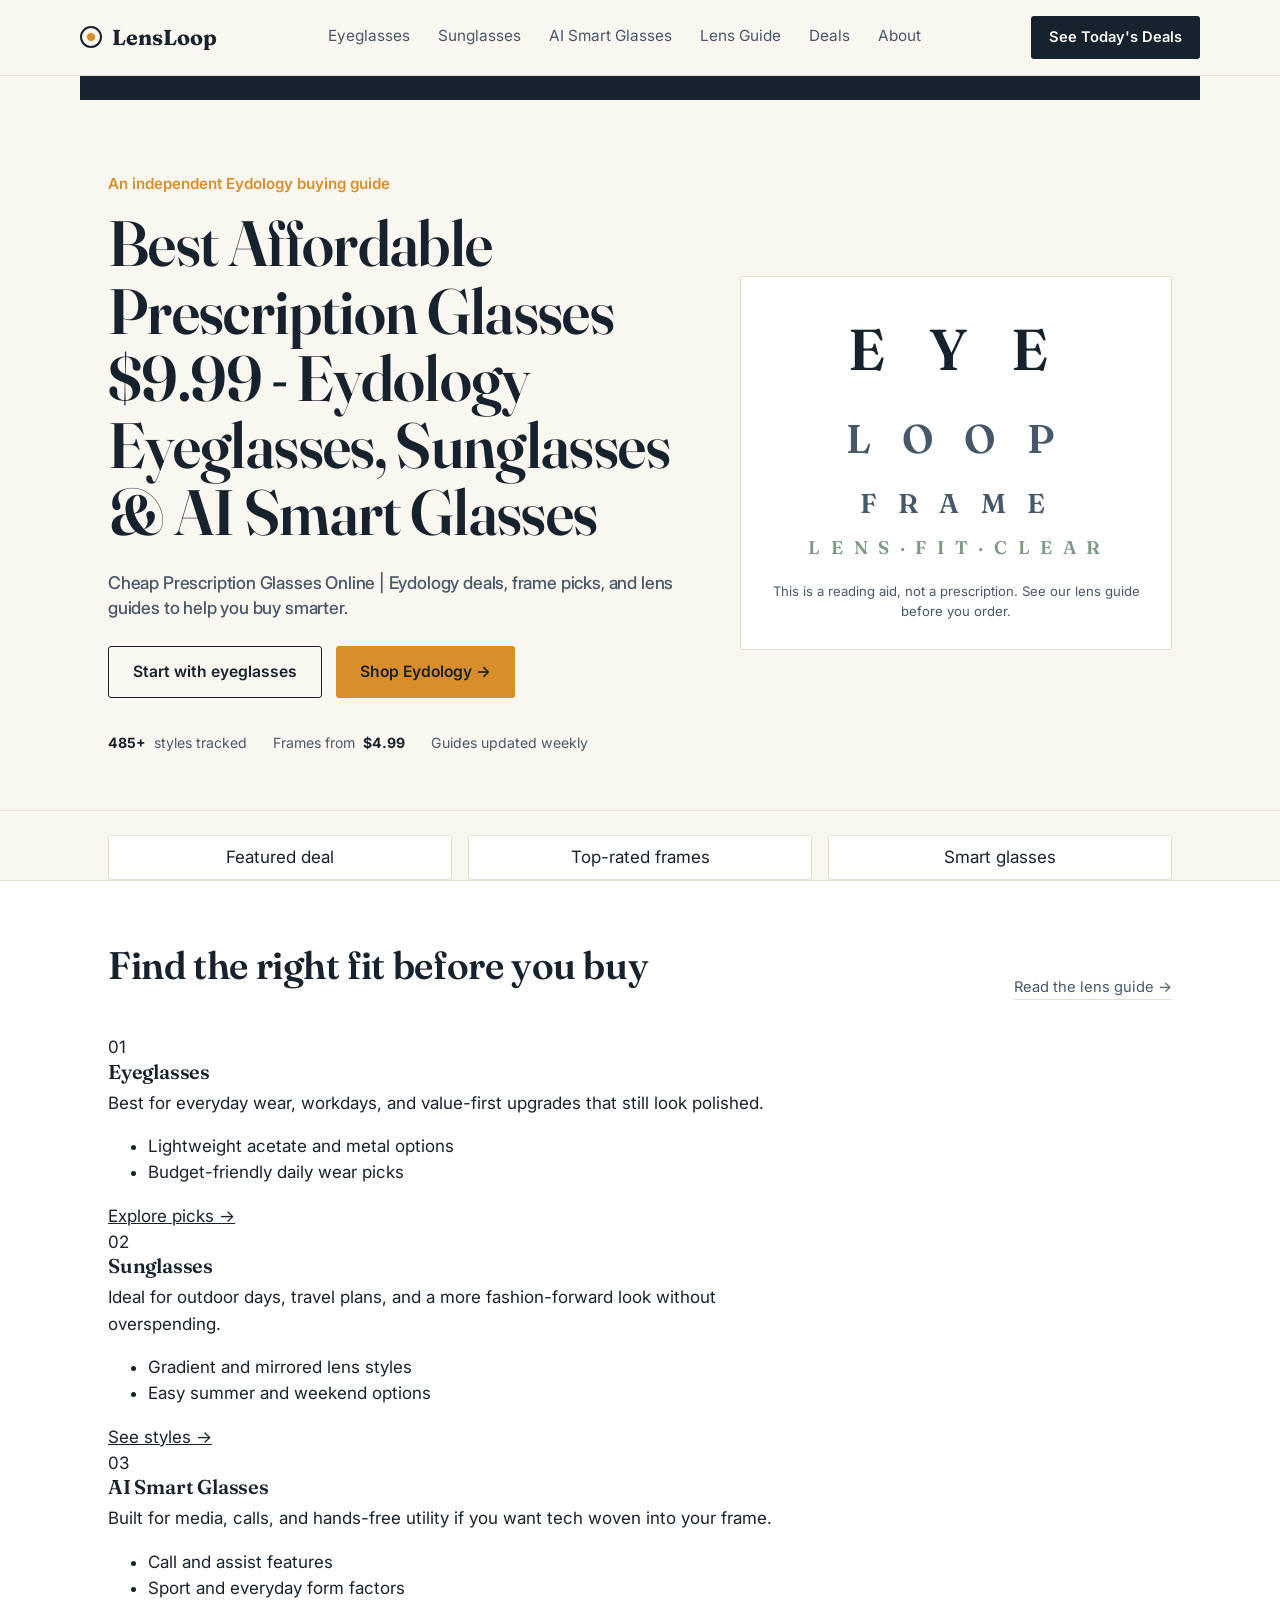
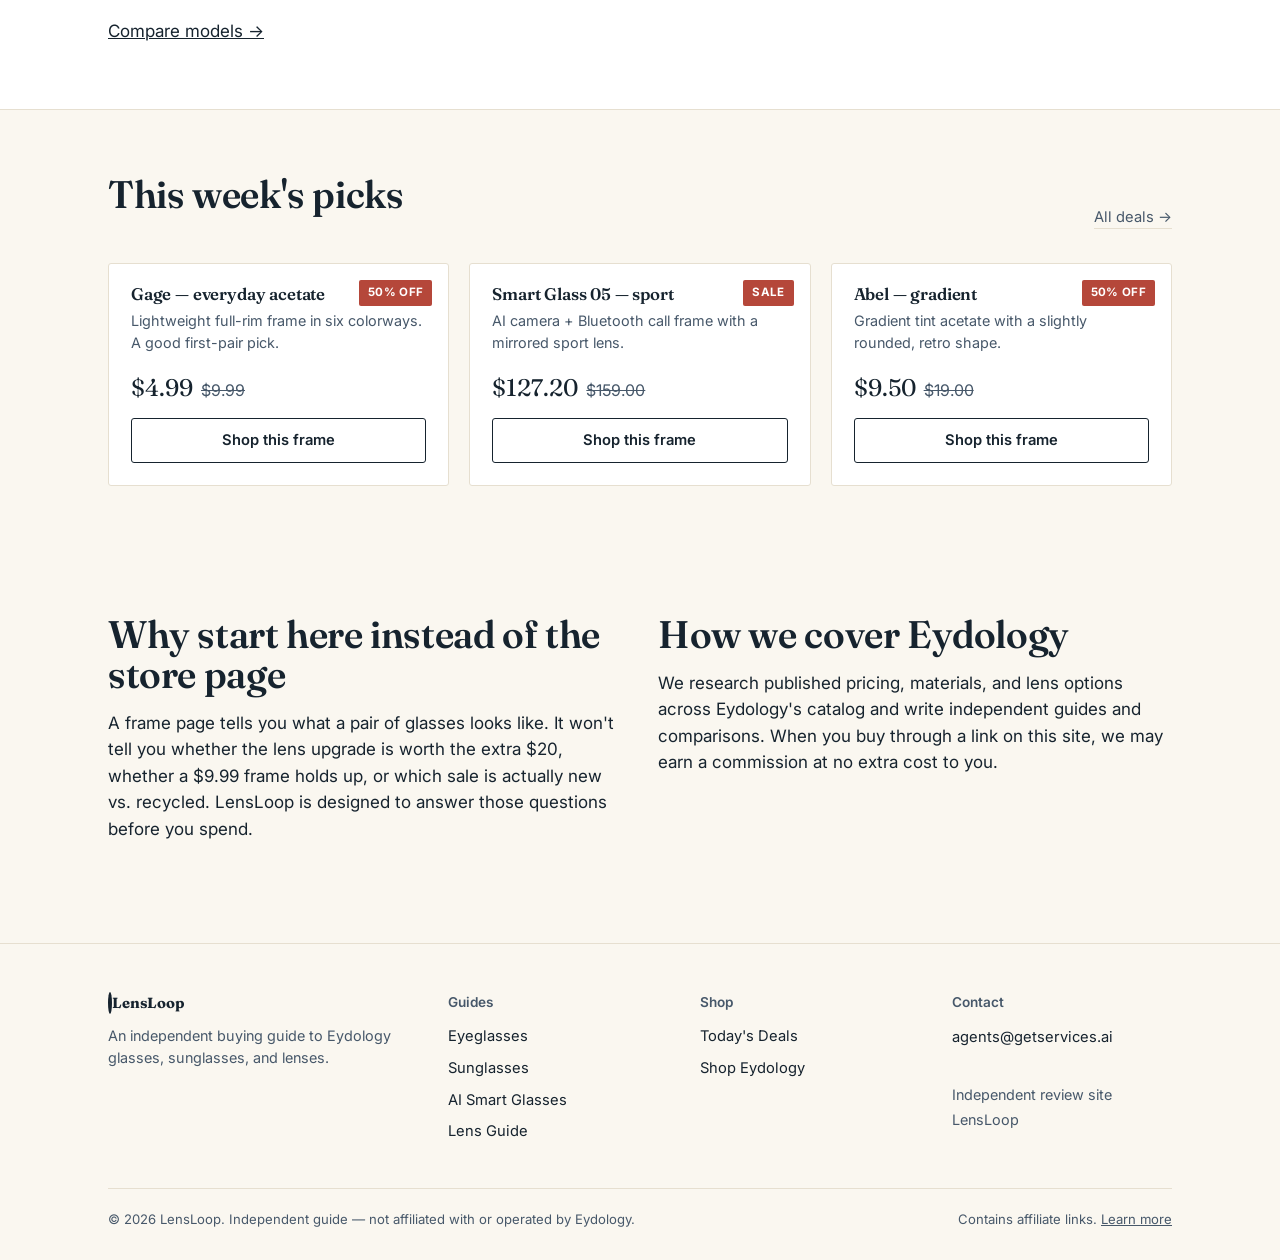
==== commit 99e20361: "Add a new homepage section for choosing eyeglasses, sunglasses, and AI smart glasses, plus matching " ====
--- a/index.html
+++ b/index.html
@@ -5,7 +5,7 @@
 <meta name="viewport" content="width=device-width, initial-scale=1.0">
 <title>LensLoop — An Independent Guide to Eydology Glasses & Deals</title>
 <meta name="google-site-verification" content="77d0e4245e3633a5" />
-<meta name="keywords" content="affordable prescription glasses, cheap eyeglasses, Eydology review, prescription sunglasses, blue light glasses, progressive lenses, smart glasses, Eydology coupon, prescription glasses, cheap glasses" />
+<meta name="keywords" content="affordable prescription glasses, cheap eyeglasses, Eydology review, prescription sunglasses, blue light glasses, progressive lenses, smart glasses, Eydology coupon, prescription frames, affordable eyewear, AI glasses" />
 <link rel="preconnect" href="https://www.awin1.com">
 <link rel="preconnect" href="https://fonts.googleapis.com">
 <link rel="preconnect" href="https://fonts.gstatic.com" crossorigin>
@@ -22,13 +22,13 @@
 <link rel="stylesheet" href="styles.css">
 <script defer src="app.js"></script>
 <script type="application/ld+json">
-{"@context":"https://schema.org","@type":"Organization","name":"LensLoop","url":"https://lensloop.site","email":"agents@getservices.ai","telephone":"313-729-1534","address":{"@type":"PostalAddress","streetAddress":"313-729-1534","addressLocality":"US"}}
+{"@context":"https://schema.org","@type":"Organization","name":"LensLoop","url":"https://lensloop.site","email":"agents@getservices.ai","telephone":"313-729-1534","address":{"@type":"PostalAddress","streetAddress":"313-729-1534","addressLocality":"Detroit","addressRegion":"MI","addressCountry":"US"}}
 </script>
 <script type="application/ld+json">
 {"@context":"https://schema.org","@type":"WebSite","name":"LensLoop","url":"https://lensloop.site","potentialAction":{"@type":"SearchAction","target":"https://lensloop.site/search?q={search_term_string}","query-input":"required name=search_term_string"}}
 </script>
 <script type="application/ld+json">
-{"@context":"https://schema.org","@type":"FAQPage","mainEntity":[{"@type":"Question","name":"What are the best affordable prescription glasses?","acceptedAnswer":{"@type":"Answer","text":"Eydology offers a broad range of budget-friendly prescription glasses, and the best pick depends on frame fit, lens type, and how often you wear them."}}]}
+{"@context":"https://schema.org","@type":"FAQPage","mainEntity":[{"@type":"Question","name":"What are the best affordable prescription glasses?","acceptedAnswer":{"@type":"Answer","text":"Eydology is one of the best-value places to start if you want low-cost prescription glasses without sacrificing a simple, work-friendly design."}}]}
 </script>
 </head>
 <body>
@@ -56,7 +56,7 @@
     <div>
       <div class="eyebrow">An independent Eydology buying guide</div>
       <h1>Best Affordable Prescription Glasses $9.99 - Eydology Eyeglasses, Sunglasses & AI Smart Glasses</h1>
-      <h2 style="font-size:1.1rem;color:var(--ink-soft);font-family:var(--font-body);font-weight:500;line-height:1.4;max-width:62ch;margin-bottom:12px;">Cheap Prescription Glasses Online | Eydology frames and lenses built to fit a budget.</h2>
+      <h2 style="font-size:1.1rem;color:var(--ink-soft);font-family:var(--font-body);font-weight:500;line-height:1.4;max-width:62ch;margin-bottom:12px;">Cheap Prescription Glasses Online | Eydology deals, frame picks, and lens guides to help you buy smarter.</h2>
       <div class="hero-actions">
         <a href="eyeglasses.html" class="btn btn-outline">Start with eyeglasses</a>
         <a data-aff href="#" class="btn btn-primary">Shop Eydology →</a>
@@ -78,18 +78,53 @@
 </section>
 
 <div class="wrap" style="margin-top:24px;display:grid;grid-template-columns:repeat(auto-fit,minmax(300px,1fr));gap:16px;">
-  <div style="border:1px solid var(--paper-line);padding:8px;border-radius:var(--radius);background:var(--panel);text-align:center;"><a target="_blank" rel="sponsored noopener nofollow" href="https://www.awin1.com/cread.php?s=4742718&v=124966&q=601646&r=3067297">Featured deal</a></div>
-  <div style="border:1px solid var(--paper-line);padding:8px;border-radius:var(--radius);background:var(--panel);text-align:center;"><a target="_blank" rel="sponsored noopener nofollow" href="https://www.awin1.com/cread.php?s=4742696&v=124966&q=601645&r=3067297">Popular styles</a></div>
-  <div style="border:1px solid var(--paper-line);padding:8px;border-radius:var(--radius);background:var(--panel);text-align:center;"><a target="_blank" rel="sponsored noopener nofollow" href="https://www.awin1.com/cread.php?s=4742695&v=124966&q=601644&r=3067297">Smart glasses</a></div>
+  <div style="border:1px solid var(--paper-line);padding:8px;border-radius:var(--radius);background:var(--panel);text-align:center;"><a target="_blank" rel="sponsored noopener nofollow" href="https://www.awin1.com/cread.php?s=4742696&v=124966&q=601645&r=3067297" style="display:block;text-decoration:none;color:inherit;">Featured deal</a></div>
+  <div style="border:1px solid var(--paper-line);padding:8px;border-radius:var(--radius);background:var(--panel);text-align:center;"><a target="_blank" rel="sponsored noopener nofollow" href="https://www.awin1.com/cread.php?s=4742695&v=124966&q=601644&r=3067297" style="display:block;text-decoration:none;color:inherit;">Top-rated frames</a></div>
+  <div style="border:1px solid var(--paper-line);padding:8px;border-radius:var(--radius);background:var(--panel);text-align:center;"><a target="_blank" rel="sponsored noopener nofollow" href="https://www.awin1.com/cread.php?s=4742718&v=124966&q=601646&r=3067297" style="display:block;text-decoration:none;color:inherit;">Smart glasses</a></div>
 </div>
 
-<section><div class="wrap"><div style="display:flex;justify-content:space-between;align-items:center;flex-wrap:wrap;gap:12px;margin-bottom:24px;"><h2 style="font-family:var(--font-display);font-size:2rem;">Browse categories</h2></div>
-<a href="https://www.awin1.com/cread.php?s=4742696&v=124966&q=601645&r=3067297" rel="sponsored noopener nofollow" target="_blank" style="display:block;text-decoration:none;color:inherit;border:1px solid var(--paper-line);padding:18px;border-radius:var(--radius);margin-bottom:10px;">Eyeglasses</a>
-<a href="https://www.awin1.com/cread.php?s=4742695&v=124966&q=601644&r=3067297" rel="sponsored noopener nofollow" target="_blank" style="display:block;text-decoration:none;color:inherit;border:1px solid var(--paper-line);padding:18px;border-radius:var(--radius);margin-bottom:10px;">Sunglasses</a>
-<a href="https://www.awin1.com/cread.php?s=4742718&v=124966&q=601646&r=3067297" rel="sponsored noopener nofollow" target="_blank" style="display:block;text-decoration:none;color:inherit;border:1px solid var(--paper-line);padding:18px;border-radius:var(--radius);">Smart glasses</a>
-</div></section>
-
-<section class="alt">
+<section class="feature-chooser alt">
+  <div class="wrap">
+    <div class="section-head">
+      <h2>Find the right fit before you buy</h2>
+      <a href="lens-guide.html" class="more">Read the lens guide →</a>
+    </div>
+    <div class="home-segments">
+      <article class="segment-card">
+        <div class="segment-badge">01</div>
+        <h3>Eyeglasses</h3>
+        <p>Best for everyday wear, workdays, and value-first upgrades that still look polished.</p>
+        <ul>
+          <li>Lightweight acetate and metal options</li>
+          <li>Budget-friendly daily wear picks</li>
+        </ul>
+        <a href="eyeglasses.html" class="go">Explore picks →</a>
+      </article>
+      <article class="segment-card">
+        <div class="segment-badge">02</div>
+        <h3>Sunglasses</h3>
+        <p>Ideal for outdoor days, travel plans, and a more fashion-forward look without overspending.</p>
+        <ul>
+          <li>Gradient and mirrored lens styles</li>
+          <li>Easy summer and weekend options</li>
+        </ul>
+        <a href="sunglasses.html" class="go">See styles →</a>
+      </article>
+      <article class="segment-card">
+        <div class="segment-badge">03</div>
+        <h3>AI Smart Glasses</h3>
+        <p>Built for media, calls, and hands-free utility if you want tech woven into your frame.</p>
+        <ul>
+          <li>Call and assist features</li>
+          <li>Sport and everyday form factors</li>
+        </ul>
+        <a href="smart-glasses.html" class="go">Compare models →</a>
+      </article>
+    </div>
+  </div>
+</section>
+
+<section>
   <div class="wrap">
     <div class="section-head">
       <h2>This week's picks</h2>
@@ -125,7 +160,7 @@
   <div class="wrap two-col">
     <div>
       <h2>Why start here instead of the store page</h2>
-      <p>A frame page tells you what a pair of glasses looks like. It won't tell you whether the lens upgrade is worth the extra $20, whether a $9.99 frame holds up, or which sale is actually new information.</p>
+      <p>A frame page tells you what a pair of glasses looks like. It won't tell you whether the lens upgrade is worth the extra $20, whether a $9.99 frame holds up, or which sale is actually new vs. recycled. LensLoop is designed to answer those questions before you spend.</p>
     </div>
     <div>
       <h2>How we cover Eydology</h2>
@@ -153,7 +188,7 @@
         <a href="deals.html">Today's Deals</a>
         <a data-aff href="#">Shop Eydology</a>
       </div>
-      <div><h4>Contact</h4><p style="font-size:.9rem;color:var(--ink-soft);line-height:1.7;"><a href="mailto:agents@getservices.ai" style="color:var(--ink);text-decoration:none;">agents@getservices.ai</a></p></div>
+      <div><h4>Contact</h4><p style="font-size:.9rem;color:var(--ink-soft);line-height:1.7;"><a href="mailto:agents@getservices.ai" style="color:var(--ink);text-decoration:none;">agents@getservices.ai</a><br>Independent review site<br>LensLoop</p></div>
     </div>
     <div class="foot-bottom">
       <span>© 2026 LensLoop. Independent guide — not affiliated with or operated by Eydology.</span>
--- a/styles.css
+++ b/styles.css
@@ -299,17 +299,83 @@
 
 .guide {
   display: grid;
-  grid-template-columns: .4fr .6fr;
-  gap: 40px;
-  padding: 36px 0;
+  grid-template-columns: 60px minmax(0, 1fr) 160px;
+  gap: 18px 24px;
+  align-items: center;
+  padding: 26px 0;
   border-bottom: 1px solid var(--paper-line);
 }
 .guide:last-child { border-bottom: none; }
-@media (max-width: 760px) { .guide { grid-template-columns: 1fr; gap: 14px; } }
-.guide .label { font-family: var(--font-display); font-size: 1.4rem; color: var(--ink-soft); }
-.guide h3 { margin-bottom: 10px; }
+.guide > div:last-child {
+  position: relative;
+  min-height: 56px;
+}
+.guide .label {
+  font-family: var(--font-display);
+  font-size: 1.2rem;
+  color: var(--ink-soft);
+  line-height: 1;
+  padding-top: 8px;
+}
+.guide h3 {
+  margin: 0 0 10px;
+  font-size: 1.15rem;
+}
+.guide p {
+  margin: 0;
+  font-size: 1.05rem;
+  color: var(--ink);
+  max-width: 72ch;
+}
 .guide ul { margin: 14px 0 0; padding-left: 20px; color: var(--ink-soft); font-size: .95rem; }
 .guide li { margin-bottom: 6px; }
+
+.guide:nth-child(1) > div:last-child::after,
+.guide:nth-child(2) > div:last-child::after,
+.guide:nth-child(3) > div:last-child::after {
+  content: "";
+  position: absolute;
+  right: 0;
+  top: 50%;
+  width: 120px;
+  height: 60px;
+  transform: translateY(-50%);
+  background-repeat: no-repeat;
+  background-position: center;
+  background-size: contain;
+}
+
+.guide:nth-child(1) > div:last-child::after {
+  background-image: url("data:image/svg+xml,%3Csvg xmlns='http://www.w3.org/2000/svg' viewBox='0 0 150 70'%3E%3Cg fill='none' stroke='%2316232E' stroke-width='3.2' stroke-linecap='round' stroke-linejoin='round'%3E%3Cpath d='M34 40c0-14 11-25 25-25h5c14 0 25 11 25 25V40c0 14-11 25-25 25h-5c-14 0-25-11-25-25z'/%3E%3Cpath d='M86 15c14 0 25 11 25 25v0c0 14-11 25-25 25h-5c-14 0-25-11-25-25v0c0-14 11-25 25-25h5z'/%3E%3Cpath d='M58 35h32'/%3E%3Cpath d='M13 35h12M125 35h12'/%3E%3C/svg%3E");
+}
+
+.guide:nth-child(2) > div:last-child::after {
+  background-image: url("data:image/svg+xml,%3Csvg xmlns='http://www.w3.org/2000/svg' viewBox='0 0 150 70'%3E%3Cg fill='none' stroke='%2347586A' stroke-width='3.4' stroke-linecap='round' stroke-linejoin='round'%3E%3Crect x='12' y='17' width='46' height='32' rx='11'/%3E%3Crect x='92' y='17' width='46' height='32' rx='11'/%3E%3Cpath d='M58 33H92'/%3E%3Cpath d='M4 33h8M138 33h8'/%3E%3C/svg%3E");
+}
+
+.guide:nth-child(3) > div:last-child::after {
+  background-image: url("data:image/svg+xml,%3Csvg xmlns='http://www.w3.org/2000/svg' viewBox='0 0 150 70'%3E%3Cg fill='none' stroke='%2316232E' stroke-width='3' stroke-linecap='round' stroke-linejoin='round'%3E%3Ccircle cx='38' cy='35' r='18'/%3E%3Ccircle cx='112' cy='35' r='18'/%3E%3Cpath d='M56 35h56'/%3E%3Cpath d='M15 35h10M125 35h10'/%3E%3C/svg%3E");
+}
+
+@media (max-width: 760px) {
+  .guide {
+    grid-template-columns: 1fr;
+    gap: 12px;
+    padding: 20px 0;
+  }
+  .guide > div:last-child {
+    min-height: 92px;
+    padding-right: 0;
+  }
+  .guide > div:last-child::after {
+    right: 0;
+    top: auto;
+    bottom: 0;
+    transform: none;
+    width: 130px;
+    height: 64px;
+  }
+}
 
 .lens-divider {
   display: flex;
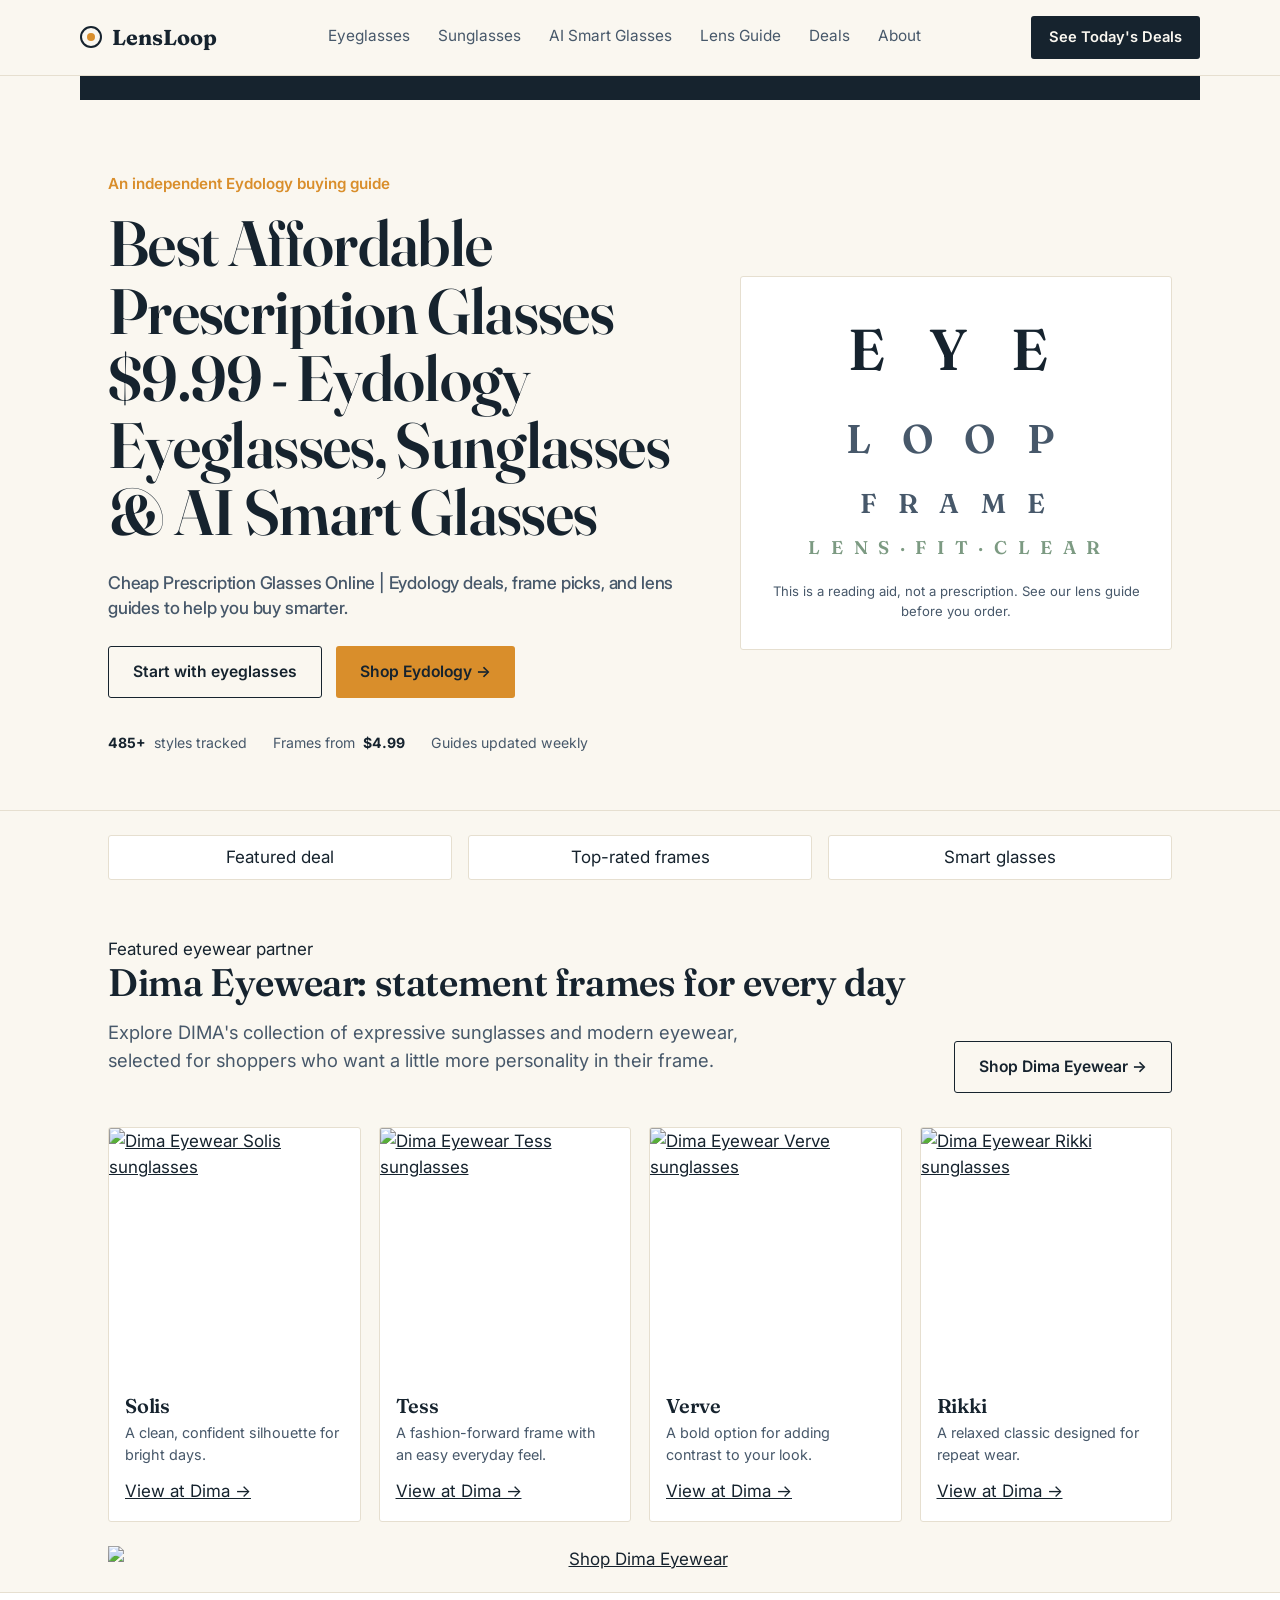
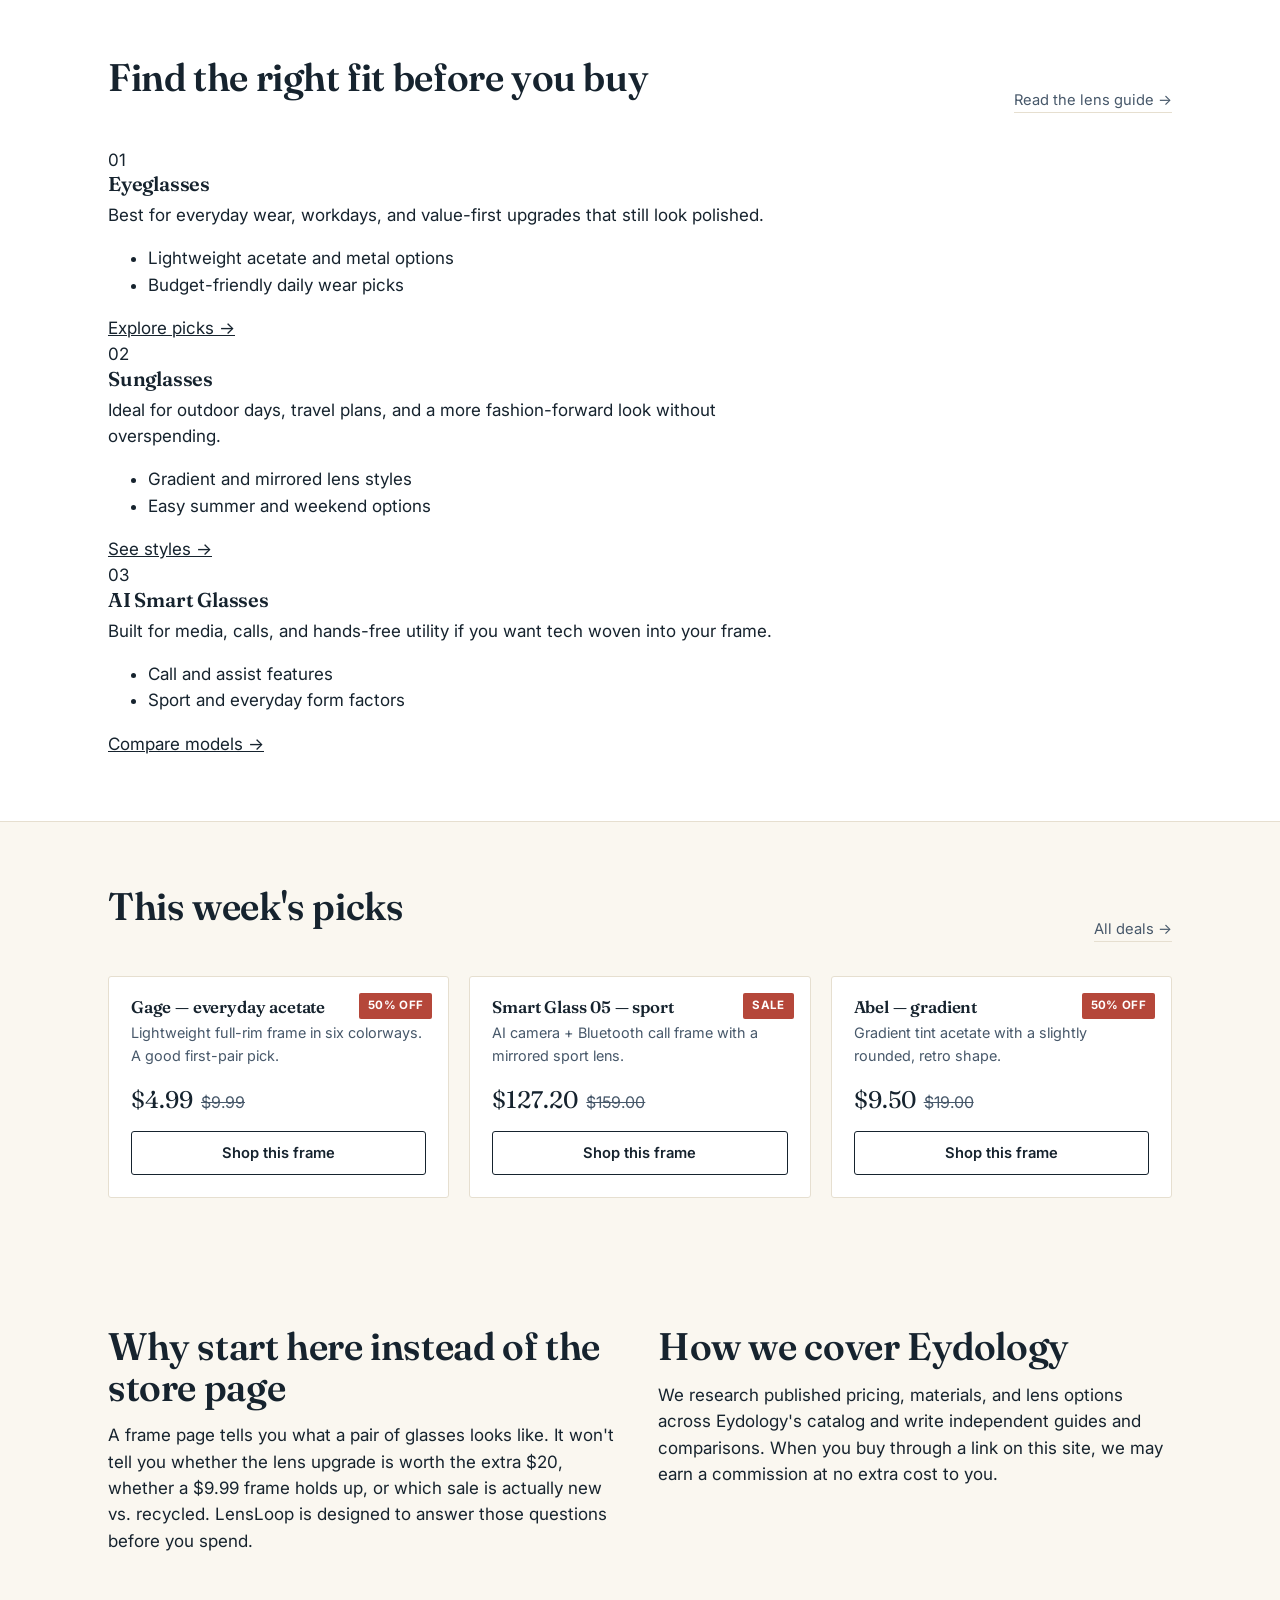
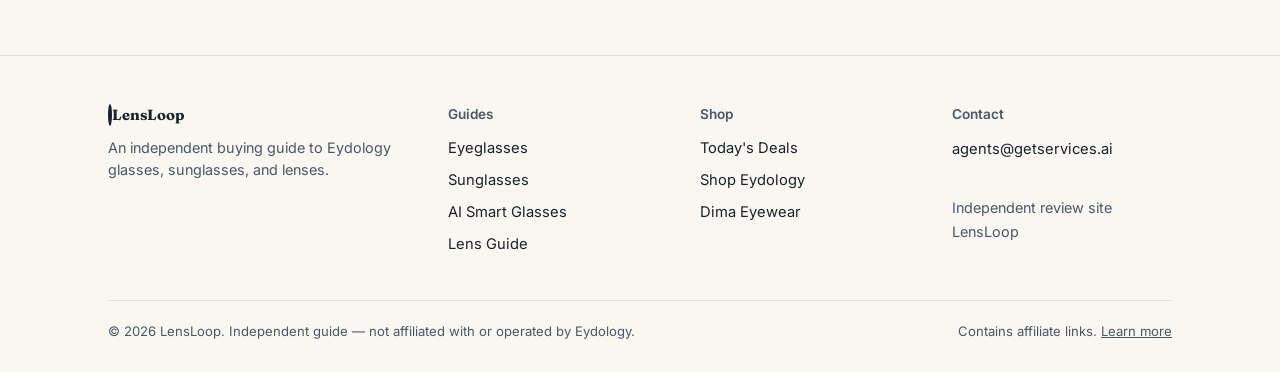
==== commit 2e9485a7: "Add Dima Eyewear affiliate product showcase with four source images and CTAs" ====
--- a/index.html
+++ b/index.html
@@ -83,6 +83,38 @@
   <div style="border:1px solid var(--paper-line);padding:8px;border-radius:var(--radius);background:var(--panel);text-align:center;"><a target="_blank" rel="sponsored noopener nofollow" href="https://www.awin1.com/cread.php?s=4742718&v=124966&q=601646&r=3067297" style="display:block;text-decoration:none;color:inherit;">Smart glasses</a></div>
 </div>
 
+<section style="padding:56px 0 20px;">
+  <div class="wrap">
+    <div class="section-head">
+      <div>
+        <div class="eyebrow">Featured eyewear partner</div>
+        <h2>Dima Eyewear: statement frames for every day</h2>
+        <p class="lede">Explore DIMA's collection of expressive sunglasses and modern eyewear, selected for shoppers who want a little more personality in their frame.</p>
+      </div>
+      <a href="https://www.awin1.com/awclick.php?gid=607757&mid=128033&awinaffid=3067297&linkid=4810133&clickref=" target="_blank" rel="sponsored noopener nofollow" class="btn btn-outline">Shop Dima Eyewear →</a>
+    </div>
+    <div style="display:grid;grid-template-columns:repeat(auto-fit,minmax(210px,1fr));gap:18px;">
+      <article style="background:var(--panel);border:1px solid var(--paper-line);border-radius:var(--radius);overflow:hidden;">
+        <a href="https://www.awin1.com/cread.php?s=4810131&v=128033&q=607757&r=3067297" target="_blank" rel="sponsored noopener nofollow" style="display:block;"><img src="https://dimaeyewear.com/cdn/shop/files/solisDM1020C1.jpg?v=1680918942" alt="Dima Eyewear Solis sunglasses" loading="lazy" style="width:100%;aspect-ratio:1/1;object-fit:cover;"></a>
+        <div style="padding:16px;"><h3 style="margin-bottom:6px;">Solis</h3><p style="font-size:.9rem;color:var(--ink-soft);margin-bottom:12px;">A clean, confident silhouette for bright days.</p><a href="https://www.awin1.com/cread.php?awinmid=128033&awinaffid=3067297" target="_blank" rel="sponsored noopener nofollow" class="go">View at Dima →</a></div>
+      </article>
+      <article style="background:var(--panel);border:1px solid var(--paper-line);border-radius:var(--radius);overflow:hidden;">
+        <a href="https://www.awin1.com/cread.php?s=4810131&v=128033&q=607757&r=3067297" target="_blank" rel="sponsored noopener nofollow" style="display:block;"><img src="https://dimaeyewear.com/cdn/shop/files/tessDM1103C3-2.jpg?v=1680918749" alt="Dima Eyewear Tess sunglasses" loading="lazy" style="width:100%;aspect-ratio:1/1;object-fit:cover;"></a>
+        <div style="padding:16px;"><h3 style="margin-bottom:6px;">Tess</h3><p style="font-size:.9rem;color:var(--ink-soft);margin-bottom:12px;">A fashion-forward frame with an easy everyday feel.</p><a href="https://www.awin1.com/cread.php?awinmid=128033&awinaffid=3067297" target="_blank" rel="sponsored noopener nofollow" class="go">View at Dima →</a></div>
+      </article>
+      <article style="background:var(--panel);border:1px solid var(--paper-line);border-radius:var(--radius);overflow:hidden;">
+        <a href="https://www.awin1.com/cread.php?s=4810131&v=128033&q=607757&r=3067297" target="_blank" rel="sponsored noopener nofollow" style="display:block;"><img src="https://dimaeyewear.com/cdn/shop/files/verveDM1108C5-1.jpg?v=1680918748" alt="Dima Eyewear Verve sunglasses" loading="lazy" style="width:100%;aspect-ratio:1/1;object-fit:cover;"></a>
+        <div style="padding:16px;"><h3 style="margin-bottom:6px;">Verve</h3><p style="font-size:.9rem;color:var(--ink-soft);margin-bottom:12px;">A bold option for adding contrast to your look.</p><a href="https://www.awin1.com/cread.php?awinmid=128033&awinaffid=3067297" target="_blank" rel="sponsored noopener nofollow" class="go">View at Dima →</a></div>
+      </article>
+      <article style="background:var(--panel);border:1px solid var(--paper-line);border-radius:var(--radius);overflow:hidden;">
+        <a href="https://www.awin1.com/cread.php?s=4810131&v=128033&q=607757&r=3067297" target="_blank" rel="sponsored noopener nofollow" style="display:block;"><img src="https://dimaeyewear.com/cdn/shop/files/rikkiDM7103C1-1.jpg?v=1680918748" alt="Dima Eyewear Rikki sunglasses" loading="lazy" style="width:100%;aspect-ratio:1/1;object-fit:cover;"></a>
+        <div style="padding:16px;"><h3 style="margin-bottom:6px;">Rikki</h3><p style="font-size:.9rem;color:var(--ink-soft);margin-bottom:12px;">A relaxed classic designed for repeat wear.</p><a href="https://www.awin1.com/cread.php?awinmid=128033&awinaffid=3067297" target="_blank" rel="sponsored noopener nofollow" class="go">View at Dima →</a></div>
+      </article>
+    </div>
+    <div style="margin-top:24px;text-align:center;"><a href="https://www.awin1.com/cread.php?s=4810131&v=128033&q=607757&r=3067297" target="_blank" rel="sponsored noopener nofollow"><img src="https://www.awin1.com/cshow.php?s=4810131&v=128033&q=607757&r=3067297" alt="Shop Dima Eyewear" style="max-width:100%;height:auto;border:0;"></a></div>
+  </div>
+</section>
+
 <section class="feature-chooser alt">
   <div class="wrap">
     <div class="section-head">
@@ -90,111 +122,23 @@
       <a href="lens-guide.html" class="more">Read the lens guide →</a>
     </div>
     <div class="home-segments">
-      <article class="segment-card">
-        <div class="segment-badge">01</div>
-        <h3>Eyeglasses</h3>
-        <p>Best for everyday wear, workdays, and value-first upgrades that still look polished.</p>
-        <ul>
-          <li>Lightweight acetate and metal options</li>
-          <li>Budget-friendly daily wear picks</li>
-        </ul>
-        <a href="eyeglasses.html" class="go">Explore picks →</a>
-      </article>
-      <article class="segment-card">
-        <div class="segment-badge">02</div>
-        <h3>Sunglasses</h3>
-        <p>Ideal for outdoor days, travel plans, and a more fashion-forward look without overspending.</p>
-        <ul>
-          <li>Gradient and mirrored lens styles</li>
-          <li>Easy summer and weekend options</li>
-        </ul>
-        <a href="sunglasses.html" class="go">See styles →</a>
-      </article>
-      <article class="segment-card">
-        <div class="segment-badge">03</div>
-        <h3>AI Smart Glasses</h3>
-        <p>Built for media, calls, and hands-free utility if you want tech woven into your frame.</p>
-        <ul>
-          <li>Call and assist features</li>
-          <li>Sport and everyday form factors</li>
-        </ul>
-        <a href="smart-glasses.html" class="go">Compare models →</a>
-      </article>
+      <article class="segment-card"><div class="segment-badge">01</div><h3>Eyeglasses</h3><p>Best for everyday wear, workdays, and value-first upgrades that still look polished.</p><ul><li>Lightweight acetate and metal options</li><li>Budget-friendly daily wear picks</li></ul><a href="eyeglasses.html" class="go">Explore picks →</a></article>
+      <article class="segment-card"><div class="segment-badge">02</div><h3>Sunglasses</h3><p>Ideal for outdoor days, travel plans, and a more fashion-forward look without overspending.</p><ul><li>Gradient and mirrored lens styles</li><li>Easy summer and weekend options</li></ul><a href="sunglasses.html" class="go">See styles →</a></article>
+      <article class="segment-card"><div class="segment-badge">03</div><h3>AI Smart Glasses</h3><p>Built for media, calls, and hands-free utility if you want tech woven into your frame.</p><ul><li>Call and assist features</li><li>Sport and everyday form factors</li></ul><a href="smart-glasses.html" class="go">Compare models →</a></article>
     </div>
   </div>
 </section>
 
 <section>
-  <div class="wrap">
-    <div class="section-head">
-      <h2>This week's picks</h2>
-      <a href="deals.html" class="more">All deals →</a>
-    </div>
-    <div class="deals">
-      <div class="deal">
-        <span class="tag">50% OFF</span>
-        <h3>Gage — everyday acetate</h3>
-        <p style="font-size:.9rem;color:var(--ink-soft);">Lightweight full-rim frame in six colorways. A good first-pair pick.</p>
-        <div class="price">$4.99<s>$9.99</s></div>
-        <a data-aff href="#" class="shop">Shop this frame</a>
-      </div>
-      <div class="deal">
-        <span class="tag">SALE</span>
-        <h3>Smart Glass 05 — sport</h3>
-        <p style="font-size:.9rem;color:var(--ink-soft);">AI camera + Bluetooth call frame with a mirrored sport lens.</p>
-        <div class="price">$127.20<s>$159.00</s></div>
-        <a data-aff href="#" class="shop">Shop this frame</a>
-      </div>
-      <div class="deal">
-        <span class="tag">50% OFF</span>
-        <h3>Abel — gradient</h3>
-        <p style="font-size:.9rem;color:var(--ink-soft);">Gradient tint acetate with a slightly rounded, retro shape.</p>
-        <div class="price">$9.50<s>$19.00</s></div>
-        <a data-aff href="#" class="shop">Shop this frame</a>
-      </div>
-    </div>
-  </div>
+  <div class="wrap"><div class="section-head"><h2>This week's picks</h2><a href="deals.html" class="more">All deals →</a></div><div class="deals">
+    <div class="deal"><span class="tag">50% OFF</span><h3>Gage — everyday acetate</h3><p style="font-size:.9rem;color:var(--ink-soft);">Lightweight full-rim frame in six colorways. A good first-pair pick.</p><div class="price">$4.99<s>$9.99</s></div><a data-aff href="#" class="shop">Shop this frame</a></div>
+    <div class="deal"><span class="tag">SALE</span><h3>Smart Glass 05 — sport</h3><p style="font-size:.9rem;color:var(--ink-soft);">AI camera + Bluetooth call frame with a mirrored sport lens.</p><div class="price">$127.20<s>$159.00</s></div><a data-aff href="#" class="shop">Shop this frame</a></div>
+    <div class="deal"><span class="tag">50% OFF</span><h3>Abel — gradient</h3><p style="font-size:.9rem;color:var(--ink-soft);">Gradient tint acetate with a slightly rounded, retro shape.</p><div class="price">$9.50<s>$19.00</s></div><a data-aff href="#" class="shop">Shop this frame</a></div>
+  </div></div>
 </section>
 
-<section>
-  <div class="wrap two-col">
-    <div>
-      <h2>Why start here instead of the store page</h2>
-      <p>A frame page tells you what a pair of glasses looks like. It won't tell you whether the lens upgrade is worth the extra $20, whether a $9.99 frame holds up, or which sale is actually new vs. recycled. LensLoop is designed to answer those questions before you spend.</p>
-    </div>
-    <div>
-      <h2>How we cover Eydology</h2>
-      <p>We research published pricing, materials, and lens options across Eydology's catalog and write independent guides and comparisons. When you buy through a link on this site, we may earn a commission at no extra cost to you.</p>
-    </div>
-  </div>
-</section>
+<section><div class="wrap two-col"><div><h2>Why start here instead of the store page</h2><p>A frame page tells you what a pair of glasses looks like. It won't tell you whether the lens upgrade is worth the extra $20, whether a $9.99 frame holds up, or which sale is actually new vs. recycled. LensLoop is designed to answer those questions before you spend.</p></div><div><h2>How we cover Eydology</h2><p>We research published pricing, materials, and lens options across Eydology's catalog and write independent guides and comparisons. When you buy through a link on this site, we may earn a commission at no extra cost to you.</p></div></div></section>
 
-<footer>
-  <div class="wrap">
-    <div class="foot-grid">
-      <div>
-        <a href="index.html" class="brand" style="margin-bottom:10px;"><span class="dot"></span>LensLoop</a>
-        <p style="color:var(--ink-soft); font-size:.9rem;">An independent buying guide to Eydology glasses, sunglasses, and lenses.</p>
-      </div>
-      <div>
-        <h4>Guides</h4>
-        <a href="eyeglasses.html">Eyeglasses</a>
-        <a href="sunglasses.html">Sunglasses</a>
-        <a href="smart-glasses.html">AI Smart Glasses</a>
-        <a href="lens-guide.html">Lens Guide</a>
-      </div>
-      <div>
-        <h4>Shop</h4>
-        <a href="deals.html">Today's Deals</a>
-        <a data-aff href="#">Shop Eydology</a>
-      </div>
-      <div><h4>Contact</h4><p style="font-size:.9rem;color:var(--ink-soft);line-height:1.7;"><a href="mailto:agents@getservices.ai" style="color:var(--ink);text-decoration:none;">agents@getservices.ai</a><br>Independent review site<br>LensLoop</p></div>
-    </div>
-    <div class="foot-bottom">
-      <span>© 2026 LensLoop. Independent guide — not affiliated with or operated by Eydology.</span>
-      <span>Contains affiliate links. <a href="about.html" style="text-decoration:underline;">Learn more</a></span>
-    </div>
-  </div>
-</footer>
+<footer><div class="wrap"><div class="foot-grid"><div><a href="index.html" class="brand" style="margin-bottom:10px;"><span class="dot"></span>LensLoop</a><p style="color:var(--ink-soft); font-size:.9rem;">An independent buying guide to Eydology glasses, sunglasses, and lenses.</p></div><div><h4>Guides</h4><a href="eyeglasses.html">Eyeglasses</a><a href="sunglasses.html">Sunglasses</a><a href="smart-glasses.html">AI Smart Glasses</a><a href="lens-guide.html">Lens Guide</a></div><div><h4>Shop</h4><a href="deals.html">Today's Deals</a><a data-aff href="#">Shop Eydology</a><a href="https://www.awin1.com/cread.php?awinmid=128033&awinaffid=3067297" target="_blank" rel="sponsored noopener nofollow">Dima Eyewear</a></div><div><h4>Contact</h4><p style="font-size:.9rem;color:var(--ink-soft);line-height:1.7;"><a href="mailto:agents@getservices.ai" style="color:var(--ink);text-decoration:none;">agents@getservices.ai</a><br>Independent review site<br>LensLoop</p></div></div><div class="foot-bottom"><span>© 2026 LensLoop. Independent guide — not affiliated with or operated by Eydology.</span><span>Contains affiliate links. <a href="about.html" style="text-decoration:underline;">Learn more</a></span></div></div></footer>
 </body>
 </html>
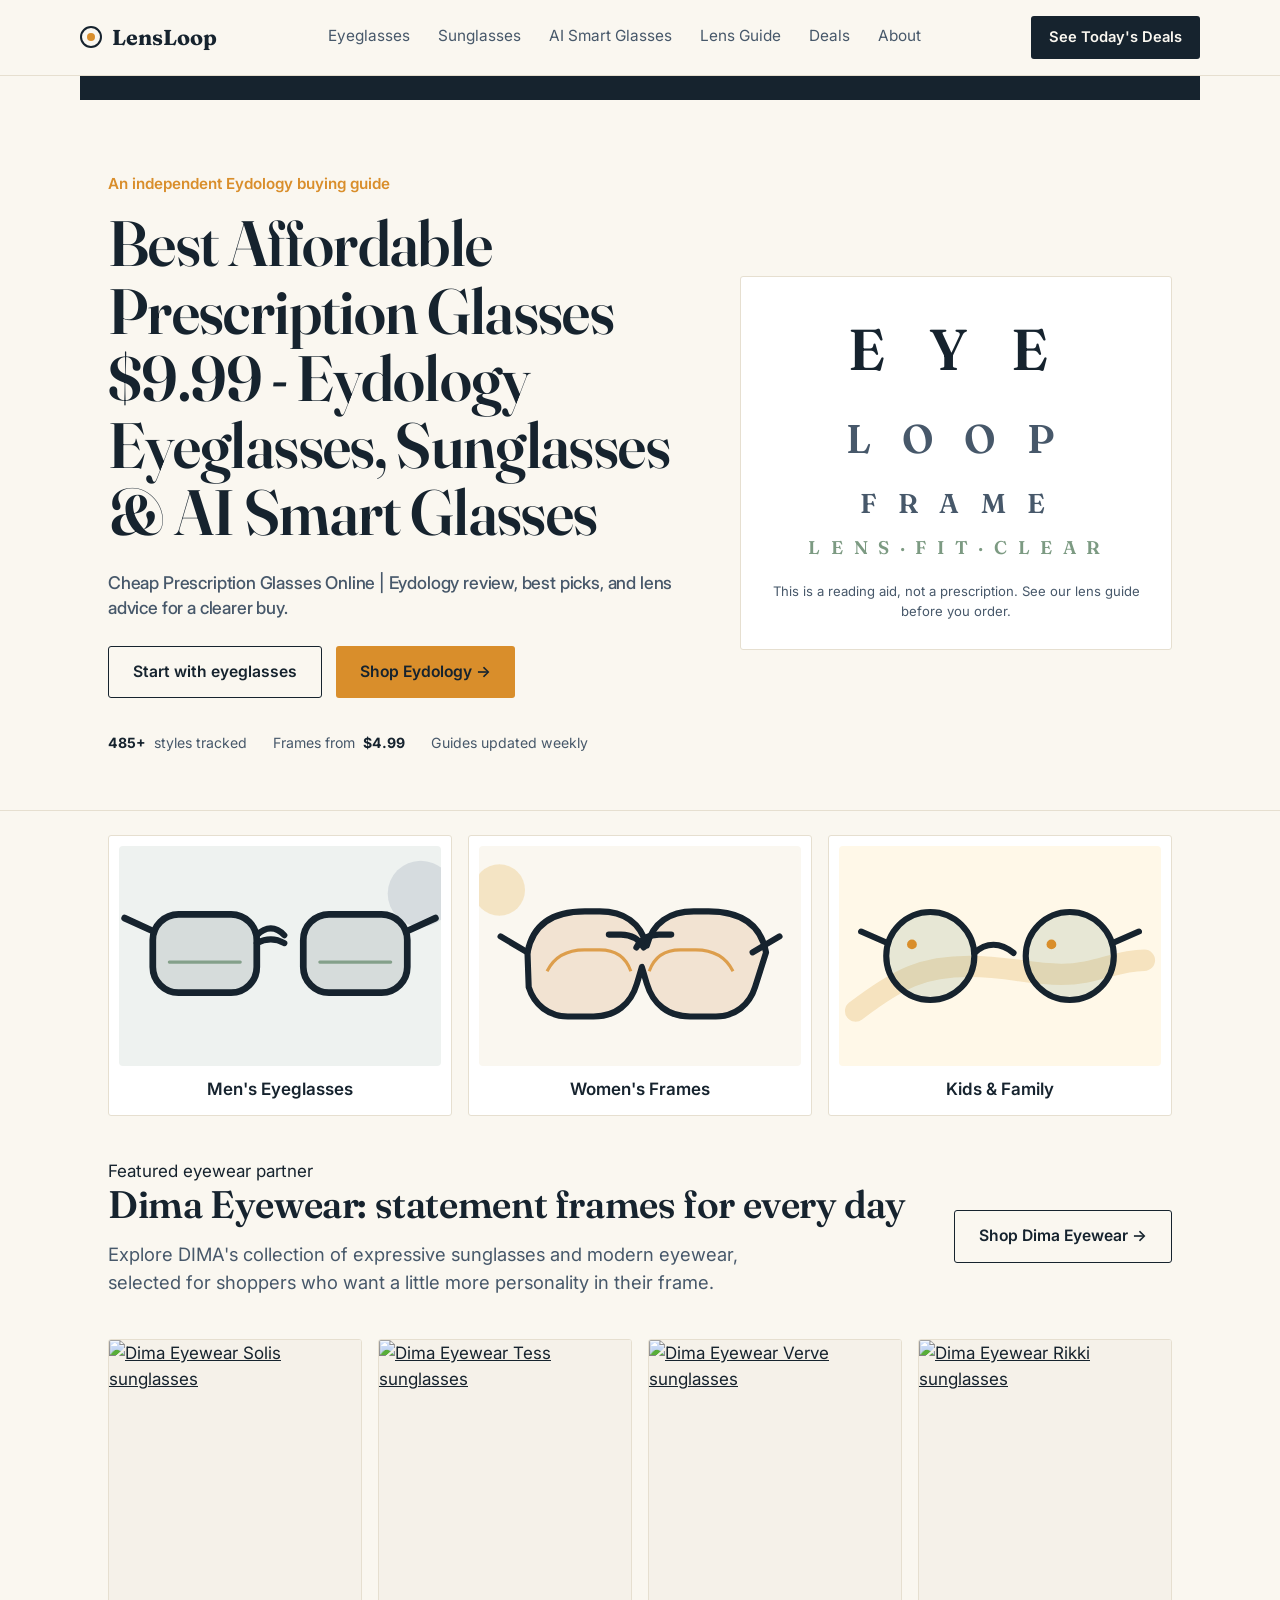
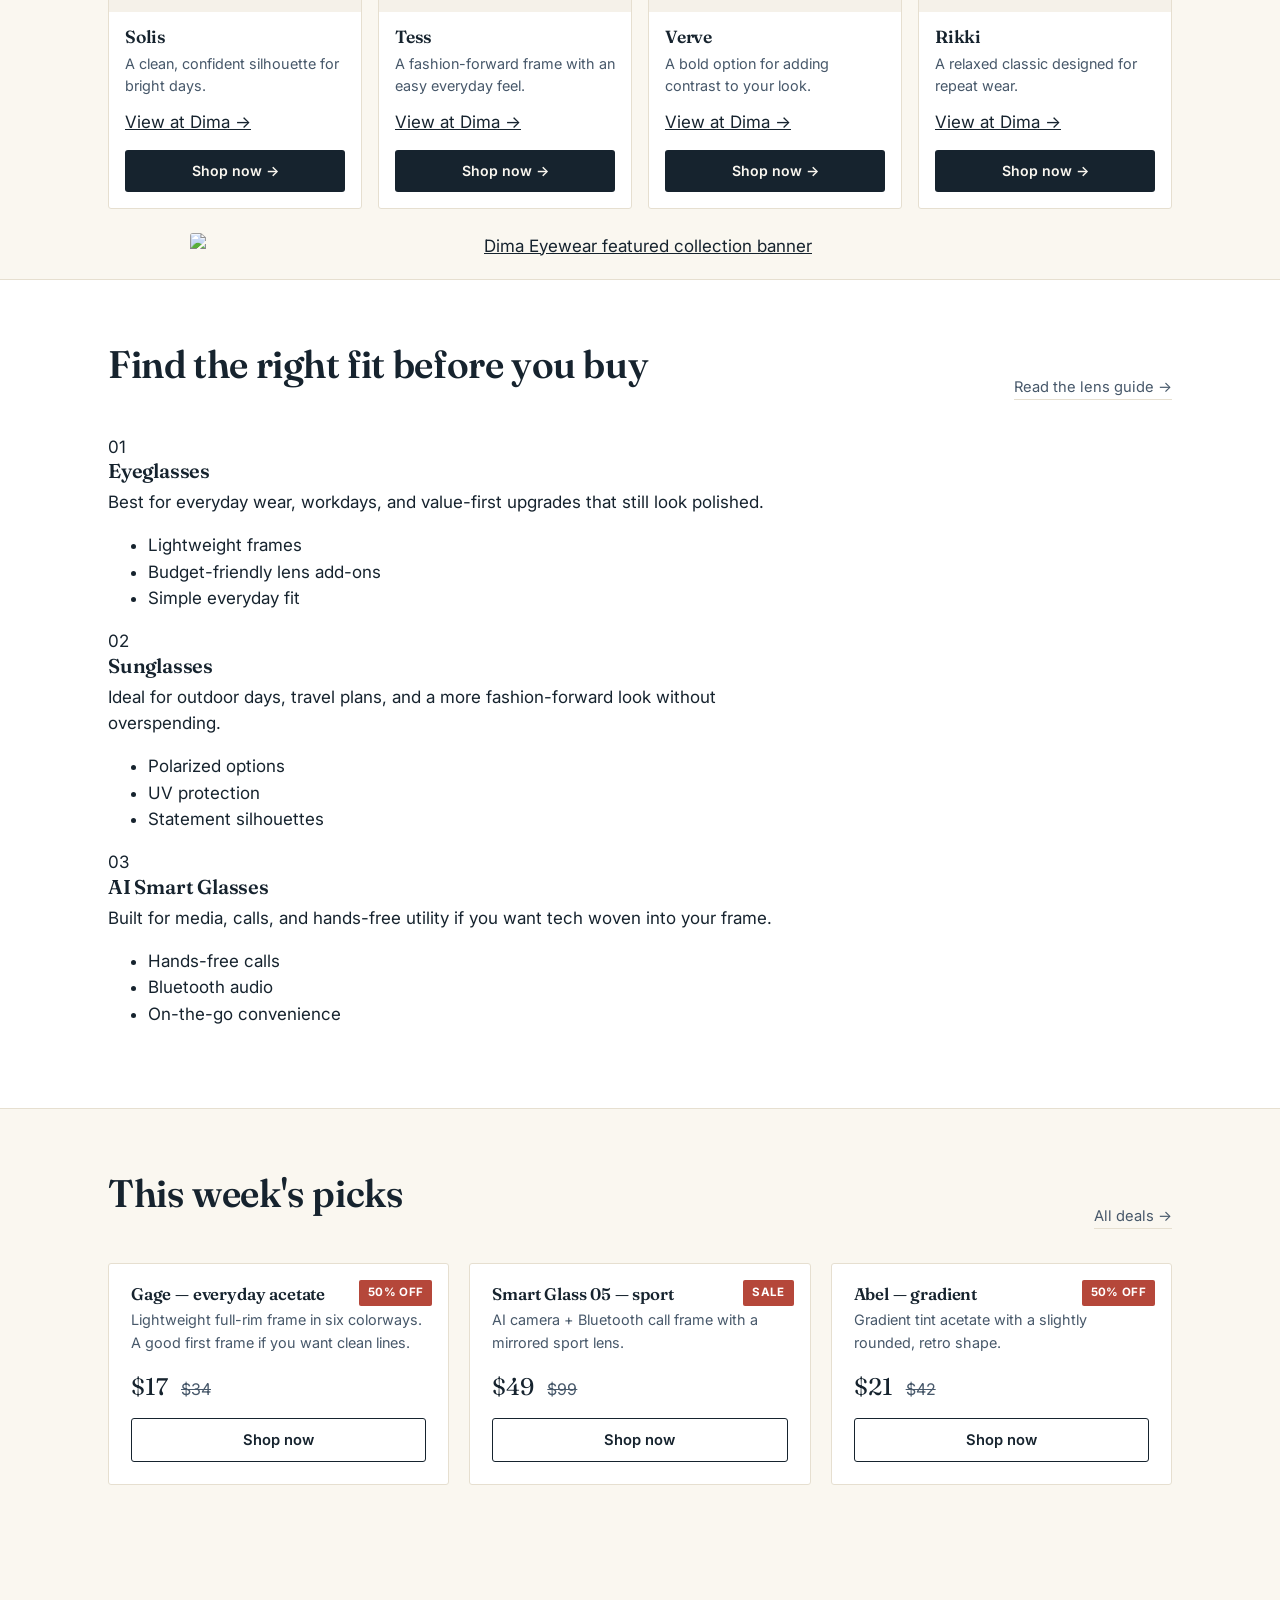
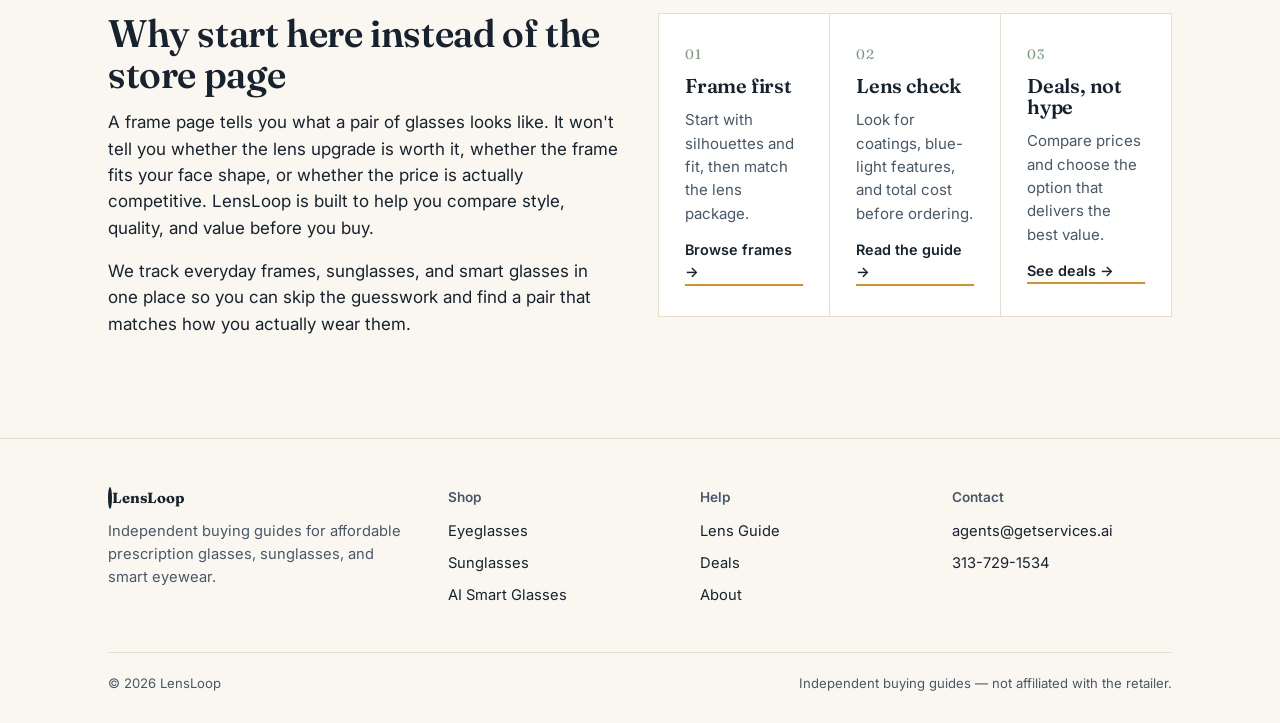
==== commit 950a2f85: "Update homepage gallery to use local SVG assets in the image cards instead of placeholder/remote ad " ====
--- a/index.html
+++ b/index.html
@@ -5,7 +5,7 @@
 <meta name="viewport" content="width=device-width, initial-scale=1.0">
 <title>LensLoop — An Independent Guide to Eydology Glasses & Deals</title>
 <meta name="google-site-verification" content="77d0e4245e3633a5" />
-<meta name="keywords" content="affordable prescription glasses, cheap eyeglasses, Eydology review, prescription sunglasses, blue light glasses, progressive lenses, smart glasses, Eydology coupon, prescription frames, affordable eyewear, AI glasses" />
+<meta name="keywords" content="affordable prescription glasses, cheap eyeglasses, Eydology review, prescription sunglasses, blue light glasses, progressive lenses, smart glasses, Eydology coupon, prescription lenses, eyewear buying guide, Eydology deals">
 <link rel="preconnect" href="https://www.awin1.com">
 <link rel="preconnect" href="https://fonts.googleapis.com">
 <link rel="preconnect" href="https://fonts.gstatic.com" crossorigin>
@@ -22,13 +22,13 @@
 <link rel="stylesheet" href="styles.css">
 <script defer src="app.js"></script>
 <script type="application/ld+json">
-{"@context":"https://schema.org","@type":"Organization","name":"LensLoop","url":"https://lensloop.site","email":"agents@getservices.ai","telephone":"313-729-1534","address":{"@type":"PostalAddress","streetAddress":"313-729-1534","addressLocality":"Detroit","addressRegion":"MI","addressCountry":"US"}}
+{"@context":"https://schema.org","@type":"Organization","name":"LensLoop","url":"https://lensloop.site","email":"agents@getservices.ai","telephone":"313-729-1534","address":{"@type":"PostalAddress","streetAddress":"","addressLocality":"","addressRegion":"","postalCode":"","addressCountry":"US"}}
 </script>
 <script type="application/ld+json">
 {"@context":"https://schema.org","@type":"WebSite","name":"LensLoop","url":"https://lensloop.site","potentialAction":{"@type":"SearchAction","target":"https://lensloop.site/search?q={search_term_string}","query-input":"required name=search_term_string"}}
 </script>
 <script type="application/ld+json">
-{"@context":"https://schema.org","@type":"FAQPage","mainEntity":[{"@type":"Question","name":"What are the best affordable prescription glasses?","acceptedAnswer":{"@type":"Answer","text":"Eydology is one of the best-value places to start if you want low-cost prescription glasses without sacrificing a simple, work-friendly design."}}]}
+{"@context":"https://schema.org","@type":"FAQPage","mainEntity":[{"@type":"Question","name":"What are the best affordable prescription glasses?","acceptedAnswer":{"@type":"Answer","text":"Eydology is a popular option for affordable prescription glasses because it combines low-cost frames with online ordering and lens add-ons. Many shoppers compare style, fit, and the lens package before checking if a frame works for their face shape."}},{"@type":"Question","name":"Are cheap prescription glasses worth it?","acceptedAnswer":{"@type":"Answer","text":"They can be worth it if you want a budget-friendly pair for everyday wear, backup glasses, or testing a look before spending more. The key is to compare lens quality, frame material, and return policies."}}]}
 </script>
 </head>
 <body>
@@ -56,7 +56,7 @@
     <div>
       <div class="eyebrow">An independent Eydology buying guide</div>
       <h1>Best Affordable Prescription Glasses $9.99 - Eydology Eyeglasses, Sunglasses & AI Smart Glasses</h1>
-      <h2 style="font-size:1.1rem;color:var(--ink-soft);font-family:var(--font-body);font-weight:500;line-height:1.4;max-width:62ch;margin-bottom:12px;">Cheap Prescription Glasses Online | Eydology deals, frame picks, and lens guides to help you buy smarter.</h2>
+      <h2 style="font-size:1.1rem;color:var(--ink-soft);font-family:var(--font-body);font-weight:500;line-height:1.4;max-width:62ch;margin-bottom:12px;">Cheap Prescription Glasses Online | Eydology review, best picks, and lens advice for a clearer buy.</h2>
       <div class="hero-actions">
         <a href="eyeglasses.html" class="btn btn-outline">Start with eyeglasses</a>
         <a data-aff href="#" class="btn btn-primary">Shop Eydology →</a>
@@ -77,10 +77,25 @@
   </div>
 </section>
 
-<div class="wrap" style="margin-top:24px;display:grid;grid-template-columns:repeat(auto-fit,minmax(300px,1fr));gap:16px;">
-  <div style="border:1px solid var(--paper-line);padding:8px;border-radius:var(--radius);background:var(--panel);text-align:center;"><a target="_blank" rel="sponsored noopener nofollow" href="https://www.awin1.com/cread.php?s=4742696&v=124966&q=601645&r=3067297" style="display:block;text-decoration:none;color:inherit;">Featured deal</a></div>
-  <div style="border:1px solid var(--paper-line);padding:8px;border-radius:var(--radius);background:var(--panel);text-align:center;"><a target="_blank" rel="sponsored noopener nofollow" href="https://www.awin1.com/cread.php?s=4742695&v=124966&q=601644&r=3067297" style="display:block;text-decoration:none;color:inherit;">Top-rated frames</a></div>
-  <div style="border:1px solid var(--paper-line);padding:8px;border-radius:var(--radius);background:var(--panel);text-align:center;"><a target="_blank" rel="sponsored noopener nofollow" href="https://www.awin1.com/cread.php?s=4742718&v=124966&q=601646&r=3067297" style="display:block;text-decoration:none;color:inherit;">Smart glasses</a></div>
+<div class="wrap" style="margin-top:24px;display:grid;grid-template-columns:repeat(auto-fit,minmax(220px,1fr));gap:16px;">
+  <div style="border:1px solid var(--paper-line);padding:10px;border-radius:var(--radius);background:var(--panel);text-align:center;">
+    <a href="eyeglasses.html" style="display:block;text-decoration:none;color:inherit;">
+      <img src="assets/eyeglasses-mens.svg" alt="Men's eyeglasses illustration" loading="lazy" style="width:100%;height:220px;object-fit:cover;border-radius:4px;display:block;">
+      <div style="padding:10px 4px 2px;font-weight:600;">Men's Eyeglasses</div>
+    </a>
+  </div>
+  <div style="border:1px solid var(--paper-line);padding:10px;border-radius:var(--radius);background:var(--panel);text-align:center;">
+    <a href="sunglasses.html" style="display:block;text-decoration:none;color:inherit;">
+      <img src="assets/eyeglasses-womens.svg" alt="Women's eyeglasses illustration" loading="lazy" style="width:100%;height:220px;object-fit:cover;border-radius:4px;display:block;">
+      <div style="padding:10px 4px 2px;font-weight:600;">Women's Frames</div>
+    </a>
+  </div>
+  <div style="border:1px solid var(--paper-line);padding:10px;border-radius:var(--radius);background:var(--panel);text-align:center;">
+    <a href="smart-glasses.html" style="display:block;text-decoration:none;color:inherit;">
+      <img src="assets/eyeglasses-kids.svg" alt="Kids eyeglasses illustration" loading="lazy" style="width:100%;height:220px;object-fit:cover;border-radius:4px;display:block;">
+      <div style="padding:10px 4px 2px;font-weight:600;">Kids & Family</div>
+    </a>
+  </div>
 </div>
 
 <section style="padding:56px 0 20px;">
@@ -103,15 +118,15 @@
         <div style="padding:16px;"><h3 style="margin-bottom:6px;">Tess</h3><p style="font-size:.9rem;color:var(--ink-soft);margin-bottom:12px;">A fashion-forward frame with an easy everyday feel.</p><a href="https://www.awin1.com/cread.php?awinmid=128033&awinaffid=3067297" target="_blank" rel="sponsored noopener nofollow" class="go">View at Dima →</a></div>
       </article>
       <article style="background:var(--panel);border:1px solid var(--paper-line);border-radius:var(--radius);overflow:hidden;">
-        <a href="https://www.awin1.com/cread.php?s=4810131&v=128033&q=607757&r=3067297" target="_blank" rel="sponsored noopener nofollow" style="display:block;"><img src="https://dimaeyewear.com/cdn/shop/files/verveDM1108C5-1.jpg?v=1680918748" alt="Dima Eyewear Verve sunglasses" loading="lazy" style="width:100%;aspect-ratio:1/1;object-fit:cover;"></a>
+        <a href="https://www.awin1.com/cread.php?s=4810131&v=128033&q=607757&r=3067297" target="_blank" rel="sponsored noopener nofollow" style="display:block;"><img src="https://dimaeyewear.com/cdn/shop/files/verveDM1014B2.jpg?v=1680918832" alt="Dima Eyewear Verve sunglasses" loading="lazy" style="width:100%;aspect-ratio:1/1;object-fit:cover;"></a>
         <div style="padding:16px;"><h3 style="margin-bottom:6px;">Verve</h3><p style="font-size:.9rem;color:var(--ink-soft);margin-bottom:12px;">A bold option for adding contrast to your look.</p><a href="https://www.awin1.com/cread.php?awinmid=128033&awinaffid=3067297" target="_blank" rel="sponsored noopener nofollow" class="go">View at Dima →</a></div>
       </article>
       <article style="background:var(--panel);border:1px solid var(--paper-line);border-radius:var(--radius);overflow:hidden;">
-        <a href="https://www.awin1.com/cread.php?s=4810131&v=128033&q=607757&r=3067297" target="_blank" rel="sponsored noopener nofollow" style="display:block;"><img src="https://dimaeyewear.com/cdn/shop/files/rikkiDM7103C1-1.jpg?v=1680918748" alt="Dima Eyewear Rikki sunglasses" loading="lazy" style="width:100%;aspect-ratio:1/1;object-fit:cover;"></a>
+        <a href="https://www.awin1.com/cread.php?s=4810131&v=128033&q=607757&r=3067297" target="_blank" rel="sponsored noopener nofollow" style="display:block;"><img src="https://dimaeyewear.com/cdn/shop/files/rikkiDM1115B3.jpg?v=1680918799" alt="Dima Eyewear Rikki sunglasses" loading="lazy" style="width:100%;aspect-ratio:1/1;object-fit:cover;"></a>
         <div style="padding:16px;"><h3 style="margin-bottom:6px;">Rikki</h3><p style="font-size:.9rem;color:var(--ink-soft);margin-bottom:12px;">A relaxed classic designed for repeat wear.</p><a href="https://www.awin1.com/cread.php?awinmid=128033&awinaffid=3067297" target="_blank" rel="sponsored noopener nofollow" class="go">View at Dima →</a></div>
       </article>
     </div>
-    <div style="margin-top:24px;text-align:center;"><a href="https://www.awin1.com/cread.php?s=4810131&v=128033&q=607757&r=3067297" target="_blank" rel="sponsored noopener nofollow"><img src="https://www.awin1.com/cshow.php?s=4810131&v=128033&q=607757&r=3067297" alt="Shop Dima Eyewear" style="max-width:100%;height:auto;border:0;"></a></div>
+    <div style="margin-top:24px;text-align:center;"><a href="https://www.awin1.com/cread.php?s=4810131&v=128033&q=607757&r=3067297" target="_blank" rel="sponsored noopener nofollow"><img src="https://dimaeyewear.com/cdn/shop/files/hero-banner.jpg?v=1680918901" alt="Dima Eyewear featured collection banner" loading="lazy" style="max-width:900px;margin:0 auto;border-radius:3px;"></a></div>
   </div>
 </section>
 
@@ -122,23 +137,23 @@
       <a href="lens-guide.html" class="more">Read the lens guide →</a>
     </div>
     <div class="home-segments">
-      <article class="segment-card"><div class="segment-badge">01</div><h3>Eyeglasses</h3><p>Best for everyday wear, workdays, and value-first upgrades that still look polished.</p><ul><li>Lightweight acetate and metal options</li><li>Budget-friendly daily wear picks</li></ul><a href="eyeglasses.html" class="go">Explore picks →</a></article>
-      <article class="segment-card"><div class="segment-badge">02</div><h3>Sunglasses</h3><p>Ideal for outdoor days, travel plans, and a more fashion-forward look without overspending.</p><ul><li>Gradient and mirrored lens styles</li><li>Easy summer and weekend options</li></ul><a href="sunglasses.html" class="go">See styles →</a></article>
-      <article class="segment-card"><div class="segment-badge">03</div><h3>AI Smart Glasses</h3><p>Built for media, calls, and hands-free utility if you want tech woven into your frame.</p><ul><li>Call and assist features</li><li>Sport and everyday form factors</li></ul><a href="smart-glasses.html" class="go">Compare models →</a></article>
+      <article class="segment-card"><div class="segment-badge">01</div><h3>Eyeglasses</h3><p>Best for everyday wear, workdays, and value-first upgrades that still look polished.</p><ul><li>Lightweight frames</li><li>Budget-friendly lens add-ons</li><li>Simple everyday fit</li></ul></article>
+      <article class="segment-card"><div class="segment-badge">02</div><h3>Sunglasses</h3><p>Ideal for outdoor days, travel plans, and a more fashion-forward look without overspending.</p><ul><li>Polarized options</li><li>UV protection</li><li>Statement silhouettes</li></ul></article>
+      <article class="segment-card"><div class="segment-badge">03</div><h3>AI Smart Glasses</h3><p>Built for media, calls, and hands-free utility if you want tech woven into your frame.</p><ul><li>Hands-free calls</li><li>Bluetooth audio</li><li>On-the-go convenience</li></ul></article>
     </div>
   </div>
 </section>
 
 <section>
   <div class="wrap"><div class="section-head"><h2>This week's picks</h2><a href="deals.html" class="more">All deals →</a></div><div class="deals">
-    <div class="deal"><span class="tag">50% OFF</span><h3>Gage — everyday acetate</h3><p style="font-size:.9rem;color:var(--ink-soft);">Lightweight full-rim frame in six colorways. A good first-pair pick.</p><div class="price">$4.99<s>$9.99</s></div><a data-aff href="#" class="shop">Shop this frame</a></div>
-    <div class="deal"><span class="tag">SALE</span><h3>Smart Glass 05 — sport</h3><p style="font-size:.9rem;color:var(--ink-soft);">AI camera + Bluetooth call frame with a mirrored sport lens.</p><div class="price">$127.20<s>$159.00</s></div><a data-aff href="#" class="shop">Shop this frame</a></div>
-    <div class="deal"><span class="tag">50% OFF</span><h3>Abel — gradient</h3><p style="font-size:.9rem;color:var(--ink-soft);">Gradient tint acetate with a slightly rounded, retro shape.</p><div class="price">$9.50<s>$19.00</s></div><a data-aff href="#" class="shop">Shop this frame</a></div>
+    <div class="deal"><span class="tag">50% OFF</span><h3>Gage — everyday acetate</h3><p style="font-size:.9rem;color:var(--ink-soft);">Lightweight full-rim frame in six colorways. A good first frame if you want clean lines.</p><div class="price">$17 <s>$34</s></div><a href="https://www.awin1.com/cread.php?awinmid=124966&awinaffid=3067297" target="_blank" rel="sponsored noopener nofollow" class="shop">Shop now</a></div>
+    <div class="deal"><span class="tag">SALE</span><h3>Smart Glass 05 — sport</h3><p style="font-size:.9rem;color:var(--ink-soft);">AI camera + Bluetooth call frame with a mirrored sport lens.</p><div class="price">$49 <s>$99</s></div><a href="https://www.awin1.com/cread.php?awinmid=124966&awinaffid=3067297" target="_blank" rel="sponsored noopener nofollow" class="shop">Shop now</a></div>
+    <div class="deal"><span class="tag">50% OFF</span><h3>Abel — gradient</h3><p style="font-size:.9rem;color:var(--ink-soft);">Gradient tint acetate with a slightly rounded, retro shape.</p><div class="price">$21 <s>$42</s></div><a href="https://www.awin1.com/cread.php?awinmid=124966&awinaffid=3067297" target="_blank" rel="sponsored noopener nofollow" class="shop">Shop now</a></div>
   </div></div>
 </section>
 
-<section><div class="wrap two-col"><div><h2>Why start here instead of the store page</h2><p>A frame page tells you what a pair of glasses looks like. It won't tell you whether the lens upgrade is worth the extra $20, whether a $9.99 frame holds up, or which sale is actually new vs. recycled. LensLoop is designed to answer those questions before you spend.</p></div><div><h2>How we cover Eydology</h2><p>We research published pricing, materials, and lens options across Eydology's catalog and write independent guides and comparisons. When you buy through a link on this site, we may earn a commission at no extra cost to you.</p></div></div></section>
+<section><div class="wrap two-col"><div><h2>Why start here instead of the store page</h2><p>A frame page tells you what a pair of glasses looks like. It won't tell you whether the lens upgrade is worth it, whether the frame fits your face shape, or whether the price is actually competitive. LensLoop is built to help you compare style, quality, and value before you buy.</p><p>We track everyday frames, sunglasses, and smart glasses in one place so you can skip the guesswork and find a pair that matches how you actually wear them.</p></div><div><div class="grid"><div class="cell"><div class="num">01</div><h3>Frame first</h3><p>Start with silhouettes and fit, then match the lens package.</p><a href="eyeglasses.html" class="go">Browse frames →</a></div><div class="cell"><div class="num">02</div><h3>Lens check</h3><p>Look for coatings, blue-light features, and total cost before ordering.</p><a href="lens-guide.html" class="go">Read the guide →</a></div><div class="cell"><div class="num">03</div><h3>Deals, not hype</h3><p>Compare prices and choose the option that delivers the best value.</p><a href="deals.html" class="go">See deals →</a></div></div></div></div></section>
 
-<footer><div class="wrap"><div class="foot-grid"><div><a href="index.html" class="brand" style="margin-bottom:10px;"><span class="dot"></span>LensLoop</a><p style="color:var(--ink-soft); font-size:.9rem;">An independent buying guide to Eydology glasses, sunglasses, and lenses.</p></div><div><h4>Guides</h4><a href="eyeglasses.html">Eyeglasses</a><a href="sunglasses.html">Sunglasses</a><a href="smart-glasses.html">AI Smart Glasses</a><a href="lens-guide.html">Lens Guide</a></div><div><h4>Shop</h4><a href="deals.html">Today's Deals</a><a data-aff href="#">Shop Eydology</a><a href="https://www.awin1.com/cread.php?awinmid=128033&awinaffid=3067297" target="_blank" rel="sponsored noopener nofollow">Dima Eyewear</a></div><div><h4>Contact</h4><p style="font-size:.9rem;color:var(--ink-soft);line-height:1.7;"><a href="mailto:agents@getservices.ai" style="color:var(--ink);text-decoration:none;">agents@getservices.ai</a><br>Independent review site<br>LensLoop</p></div></div><div class="foot-bottom"><span>© 2026 LensLoop. Independent guide — not affiliated with or operated by Eydology.</span><span>Contains affiliate links. <a href="about.html" style="text-decoration:underline;">Learn more</a></span></div></div></footer>
+<footer><div class="wrap"><div class="foot-grid"><div><a href="index.html" class="brand" style="margin-bottom:10px;"><span class="dot"></span>LensLoop</a><p style="color:var(--ink-soft); font-size:.92rem;">Independent buying guides for affordable prescription glasses, sunglasses, and smart eyewear.</p></div><div><h4>Shop</h4><a href="eyeglasses.html">Eyeglasses</a><a href="sunglasses.html">Sunglasses</a><a href="smart-glasses.html">AI Smart Glasses</a></div><div><h4>Help</h4><a href="lens-guide.html">Lens Guide</a><a href="deals.html">Deals</a><a href="about.html">About</a></div><div><h4>Contact</h4><a href="mailto:agents@getservices.ai">agents@getservices.ai</a><a href="tel:313-729-1534">313-729-1534</a></div></div><div class="foot-bottom"><span>© 2026 LensLoop</span><span>Independent buying guides — not affiliated with the retailer.</span></div></div></footer>
 </body>
 </html>
